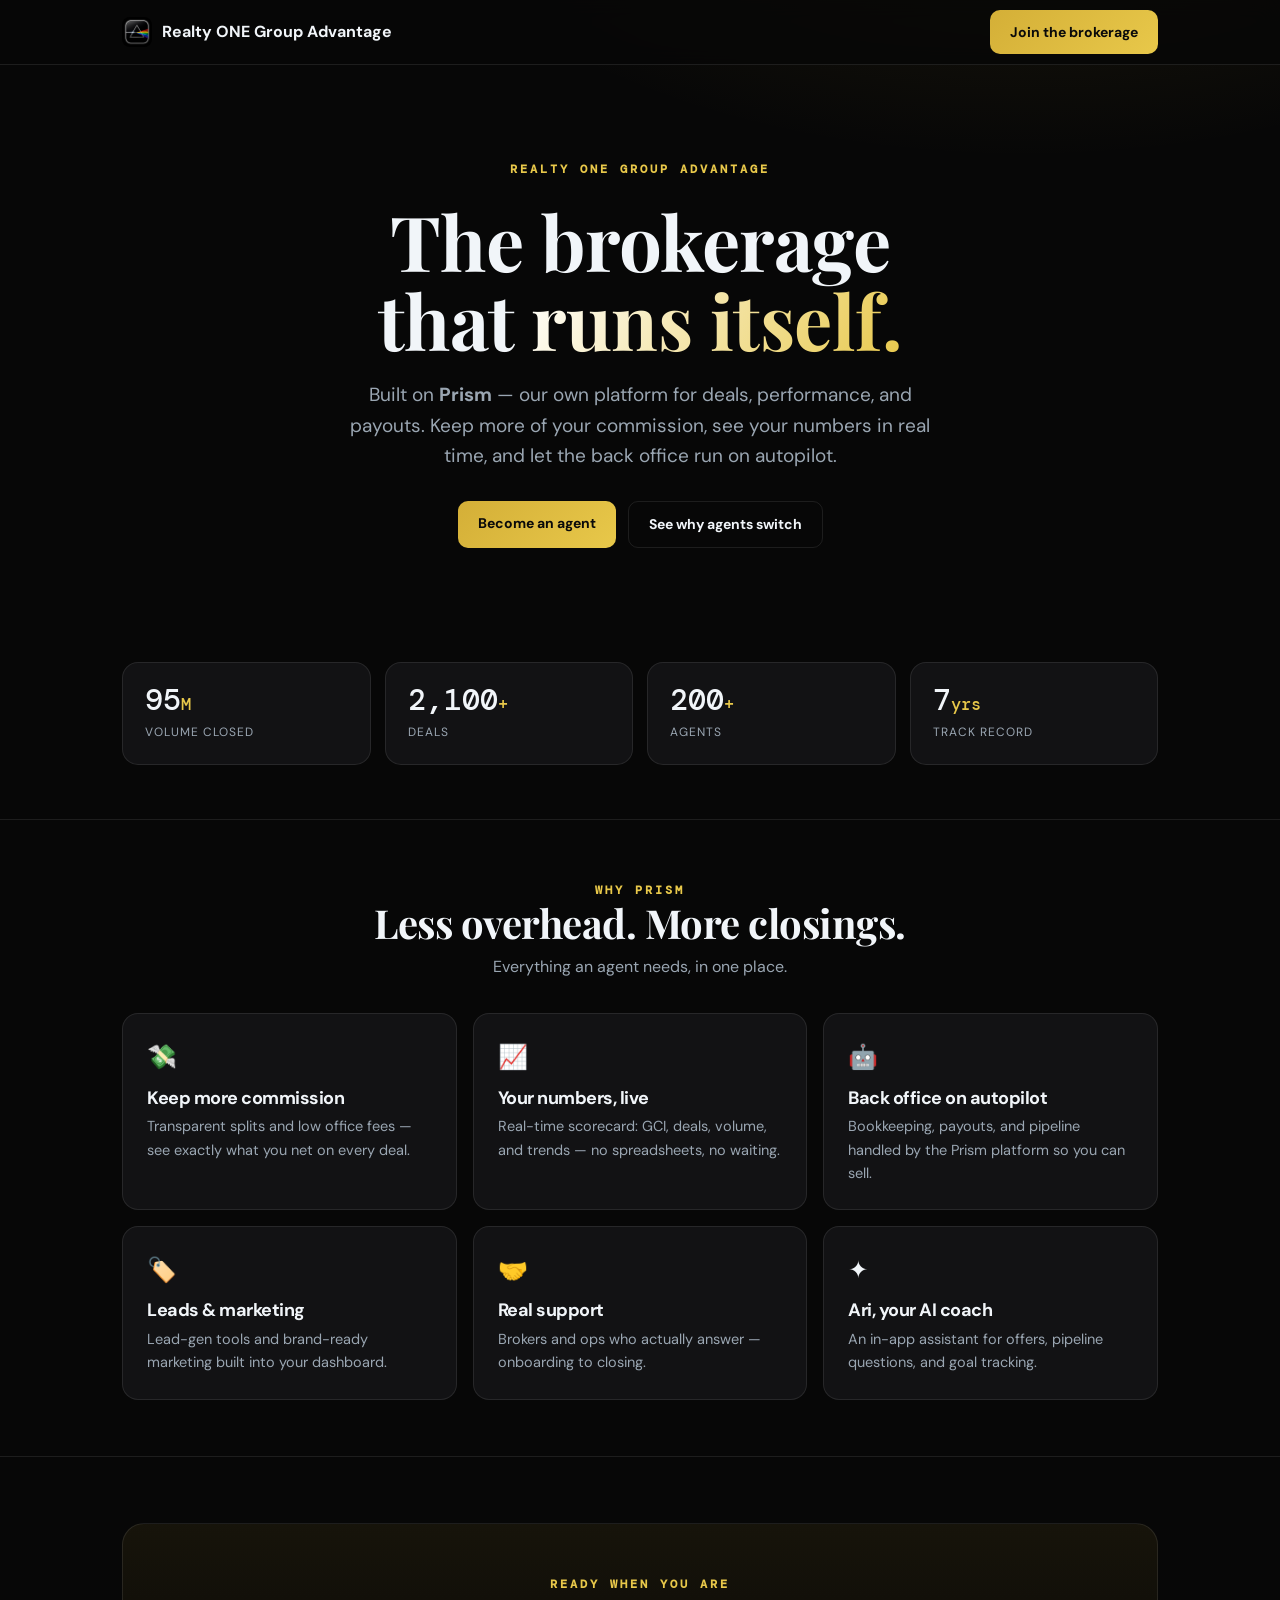
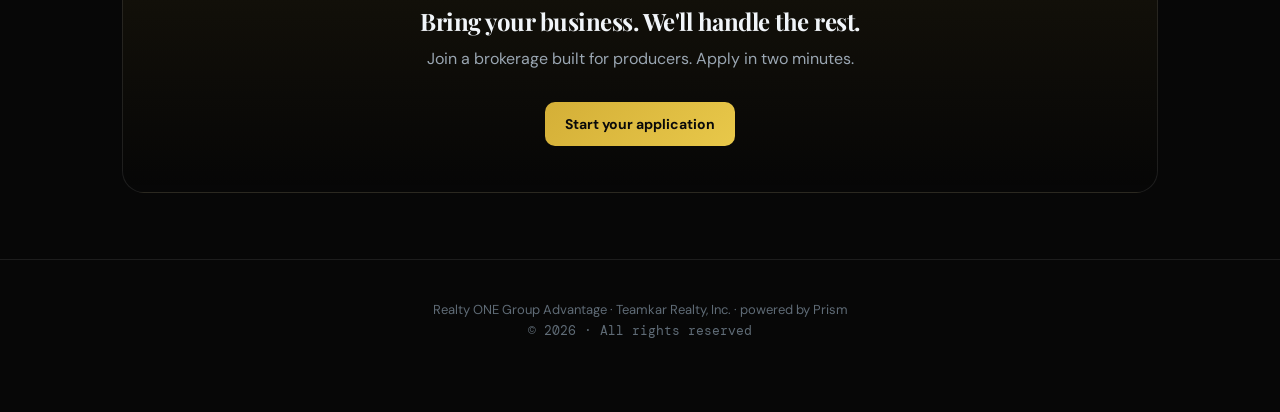
==== index.html @ 6165a95e "Scaffold ROGA/Prism marketing site: landing + agent-join + brand assets" ====
<!DOCTYPE html><html lang="en"><head><meta charset="UTF-8"><meta name="viewport" content="width=device-width,initial-scale=1">
<title>Realty ONE Group Advantage — powered by Prism</title>
<meta name="description" content="A tech-forward real estate brokerage. Keep more of your commission, close faster, and run your business on the Prism platform.">
<link rel="preconnect" href="https://fonts.googleapis.com"><link rel="preconnect" href="https://fonts.gstatic.com" crossorigin><link href="https://fonts.googleapis.com/css2?family=Playfair+Display:wght@600;700;800&family=DM+Sans:wght@400;500;600;700&family=DM+Mono:wght@400;500&display=swap" rel="stylesheet"><link rel="stylesheet" href="assets/site.css"><link rel="icon" href="assets/logo.png"></head><body>
<header class="nav"><div class="wrap"><a class="brand" href="/brokerage-website/"><img src="assets/logo.png" alt="Prism">Realty ONE Group Advantage</a><a class="btn" href="join.html">Join the brokerage</a></div></header>

<div class="hero"><div class="wrap">
  <span class="eyebrow">Realty ONE Group Advantage</span>
  <h1>The brokerage that <span class="g">runs itself.</span></h1>
  <p>Built on <strong>Prism</strong> — our own platform for deals, performance, and payouts. Keep more of your commission, see your numbers in real time, and let the back office run on autopilot.</p>
  <div class="cta"><a class="btn" href="join.html">Become an agent</a><a class="btn ghost" href="#why">See why agents switch</a></div>
</div></div>

<div class="wrap"><div class="stats">
  <div class="stat"><div class="n">95<span class="u">M</span></div><div class="l">Volume closed</div></div>
  <div class="stat"><div class="n">2,100<span class="u">+</span></div><div class="l">Deals</div></div>
  <div class="stat"><div class="n">200<span class="u">+</span></div><div class="l">Agents</div></div>
  <div class="stat"><div class="n">7<span class="u">yrs</span></div><div class="l">Track record</div></div>
</div></div>

<section id="why"><div class="wrap"><div class="sh"><span class="eyebrow">Why Prism</span><h2>Less overhead. More closings.</h2><p>Everything an agent needs, in one place.</p></div>
<div class="grid3">
  <div class="card"><div class="ic">💸</div><h3>Keep more commission</h3><p>Transparent splits and low office fees — see exactly what you net on every deal.</p></div>
  <div class="card"><div class="ic">📈</div><h3>Your numbers, live</h3><p>Real-time scorecard: GCI, deals, volume, and trends — no spreadsheets, no waiting.</p></div>
  <div class="card"><div class="ic">🤖</div><h3>Back office on autopilot</h3><p>Bookkeeping, payouts, and pipeline handled by the Prism platform so you can sell.</p></div>
  <div class="card"><div class="ic">🏷️</div><h3>Leads & marketing</h3><p>Lead-gen tools and brand-ready marketing built into your dashboard.</p></div>
  <div class="card"><div class="ic">🤝</div><h3>Real support</h3><p>Brokers and ops who actually answer — onboarding to closing.</p></div>
  <div class="card"><div class="ic">✦</div><h3>Ari, your AI coach</h3><p>An in-app assistant for offers, pipeline questions, and goal tracking.</p></div>
</div></div></section>

<section><div class="wrap"><div class="band">
  <span class="eyebrow">Ready when you are</span>
  <h2 style="margin-top:14px">Bring your business. We'll handle the rest.</h2>
  <p style="color:var(--mut);max-width:560px;margin:12px auto 0">Join a brokerage built for producers. Apply in two minutes.</p>
  <div class="cta"><a class="btn" href="join.html">Start your application</a></div>
</div></div></section>

<footer><div class="wrap">Realty ONE Group Advantage · Teamkar Realty, Inc. · powered by Prism<br><span class="mono">© 2026 · All rights reserved</span></div></footer>
</body></html>
---- assets/site.css ----
:root{--gold:#D4AF37;--gold2:#E8C84A;--bg:#070707;--surface:#121214;--line:rgba(255,255,255,.09);--txt:#f1f5f9;--mut:#9aa6b2;--mut2:#5f6b76}
*{box-sizing:border-box;margin:0;padding:0}
body{font-family:'DM Sans',system-ui,sans-serif;background:radial-gradient(1100px 600px at 80% -10%,rgba(212,175,55,.13),transparent 60%),var(--bg);color:var(--txt);line-height:1.6;-webkit-font-smoothing:antialiased}
h1,h2,h3{font-family:'Playfair Display',serif;letter-spacing:-.5px;line-height:1.05}
.wrap{max-width:1080px;margin:0 auto;padding:0 22px}
a{color:inherit;text-decoration:none}
header.nav{position:sticky;top:0;z-index:20;background:rgba(7,7,7,.8);backdrop-filter:blur(10px);border-bottom:1px solid var(--line)}
header.nav .wrap{display:flex;align-items:center;justify-content:space-between;height:64px}
.brand{display:flex;align-items:center;gap:10px;font-weight:700}
.brand img{width:30px;height:30px;border-radius:8px}
.btn{display:inline-block;background:linear-gradient(135deg,var(--gold),var(--gold2));color:#0a0a0a;font-weight:700;padding:11px 20px;border-radius:10px;font-size:14px}
.btn.ghost{background:transparent;color:var(--txt);border:1px solid var(--line)}
.hero{padding:90px 0 60px;text-align:center}
.eyebrow{font:600 12px/1 'DM Mono',monospace;letter-spacing:3px;text-transform:uppercase;color:var(--gold2)}
.hero h1{font-size:clamp(40px,7vw,76px);margin:20px auto 0;max-width:13ch}
.hero h1 .g{background:linear-gradient(120deg,#fff,var(--gold2));-webkit-background-clip:text;background-clip:text;-webkit-text-fill-color:transparent}
.hero p{max-width:620px;margin:20px auto 0;font-size:19px;color:var(--mut)}
.cta{margin-top:30px;display:flex;gap:12px;justify-content:center;flex-wrap:wrap}
.stats{display:grid;grid-template-columns:repeat(4,1fr);gap:14px;margin:54px 0}
.stat{background:var(--surface);border:1px solid var(--line);border-radius:16px;padding:22px}
.stat .n{font:500 30px/1 'DM Mono',monospace}.stat .n .u{color:var(--gold2);font-size:17px}
.stat .l{font-size:12px;color:var(--mut);margin-top:8px;text-transform:uppercase;letter-spacing:1px}
section{padding:56px 0;border-top:1px solid var(--line)}
.sh{text-align:center;margin-bottom:34px}.sh h2{font-size:clamp(26px,4vw,40px)}.sh p{color:var(--mut);margin-top:10px}
.grid3{display:grid;grid-template-columns:repeat(3,1fr);gap:16px}
.card{background:var(--surface);border:1px solid var(--line);border-radius:16px;padding:24px}
.card .ic{font-size:24px}.card h3{font-family:'DM Sans';font-size:18px;font-weight:700;margin:12px 0 8px}.card p{color:var(--mut);font-size:14.5px}
.band{background:linear-gradient(180deg,rgba(212,175,55,.08),transparent);border:1px solid var(--line);border-radius:22px;padding:46px;text-align:center;margin:10px 0}
form.lead{max-width:460px;margin:22px auto 0;display:flex;flex-direction:column;gap:12px}
form.lead input,form.lead textarea{padding:13px 15px;background:#0e0e10;border:1px solid var(--line);border-radius:10px;color:var(--txt);font:400 15px 'DM Sans';outline:none}
form.lead input:focus,form.lead textarea:focus{border-color:var(--gold)}
footer{padding:40px 0 70px;color:var(--mut2);font-size:13px;text-align:center;border-top:1px solid var(--line)}
.mono{font-family:'DM Mono',monospace}
@media(max-width:780px){.stats{grid-template-columns:1fr 1fr}.grid3{grid-template-columns:1fr}}
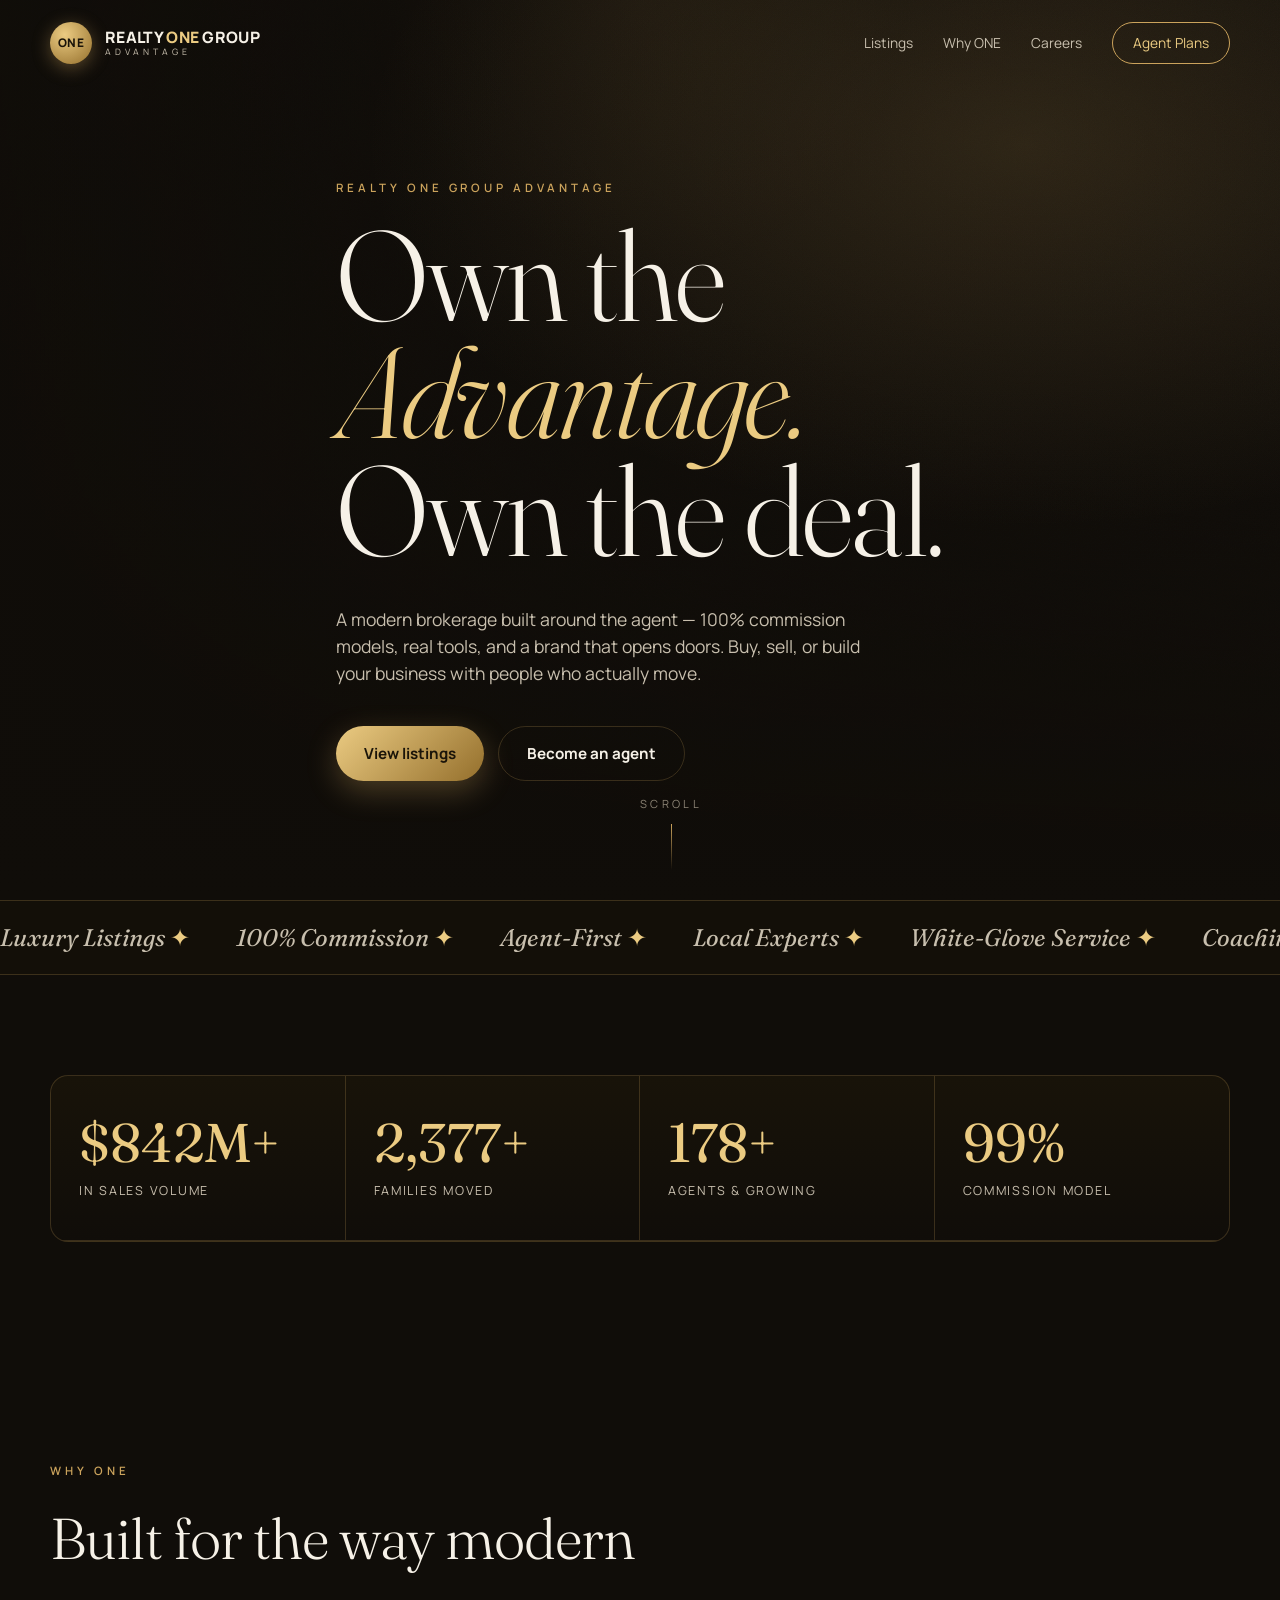
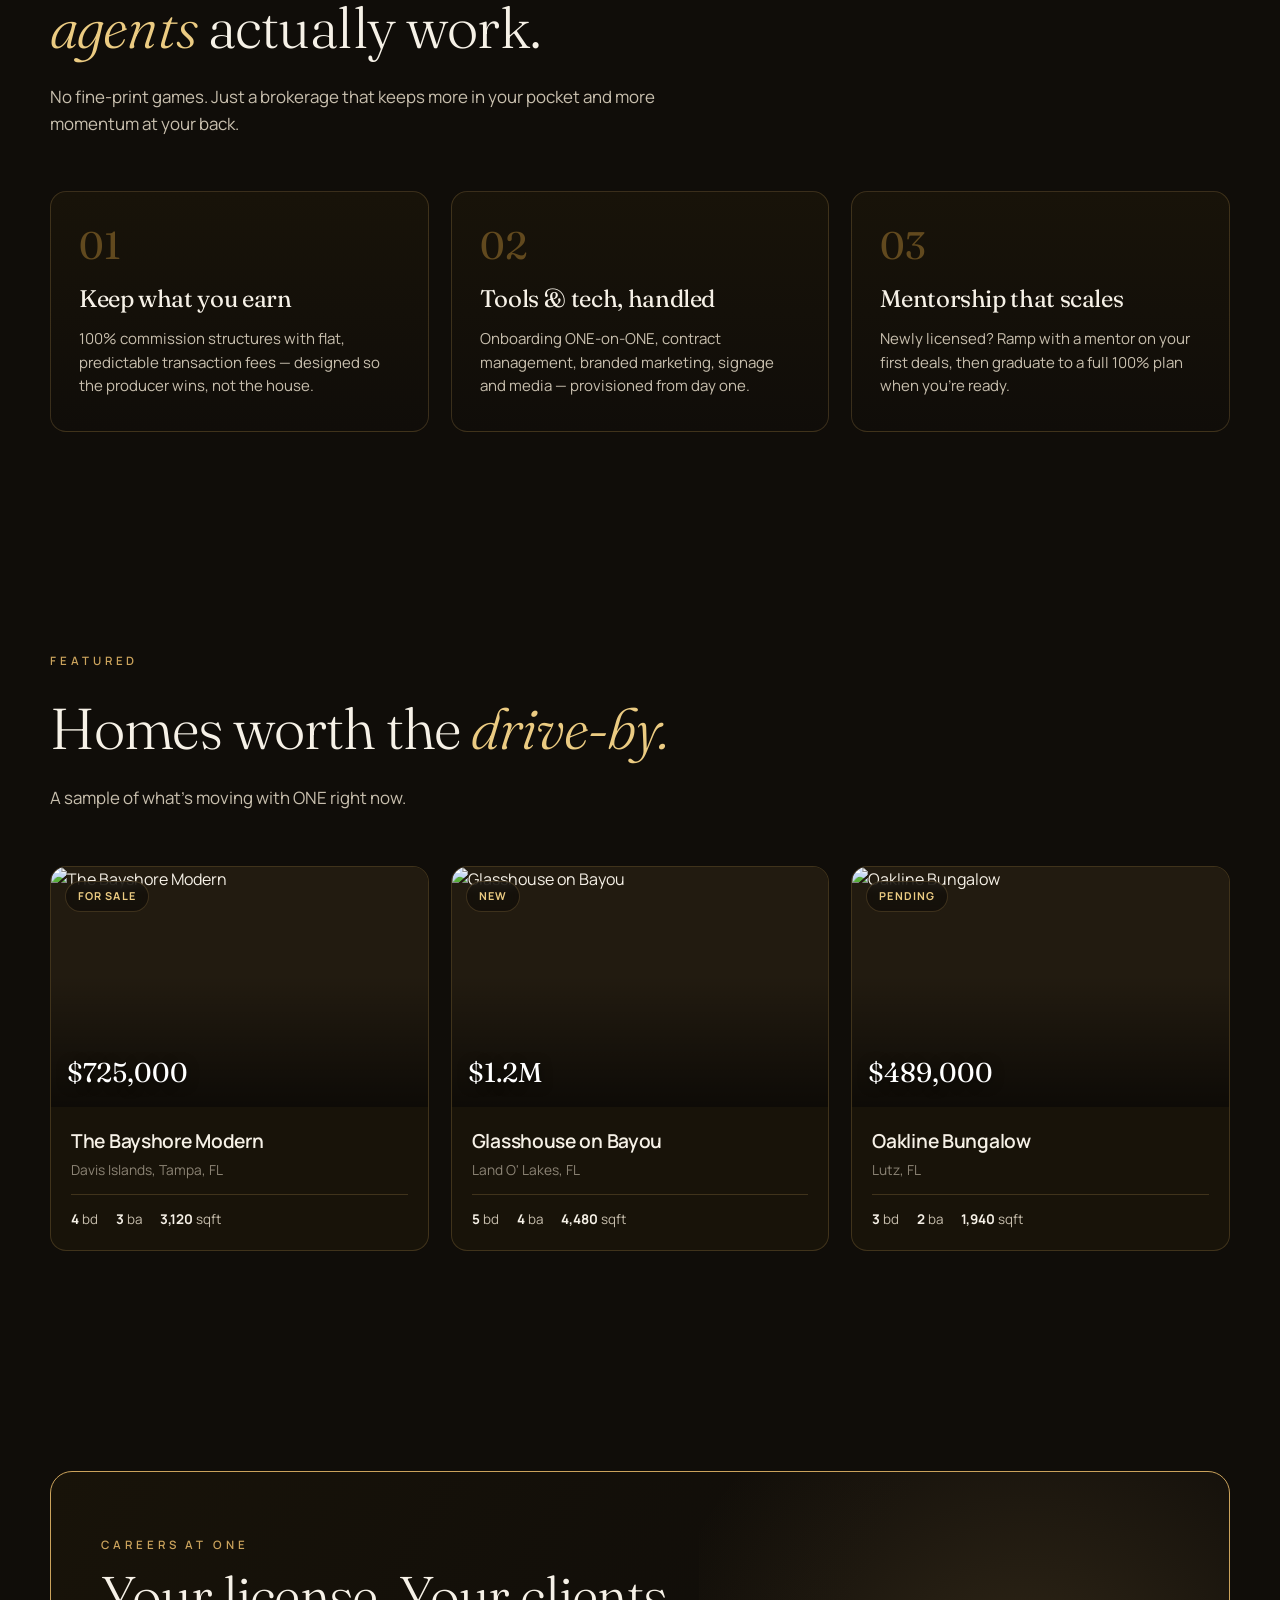
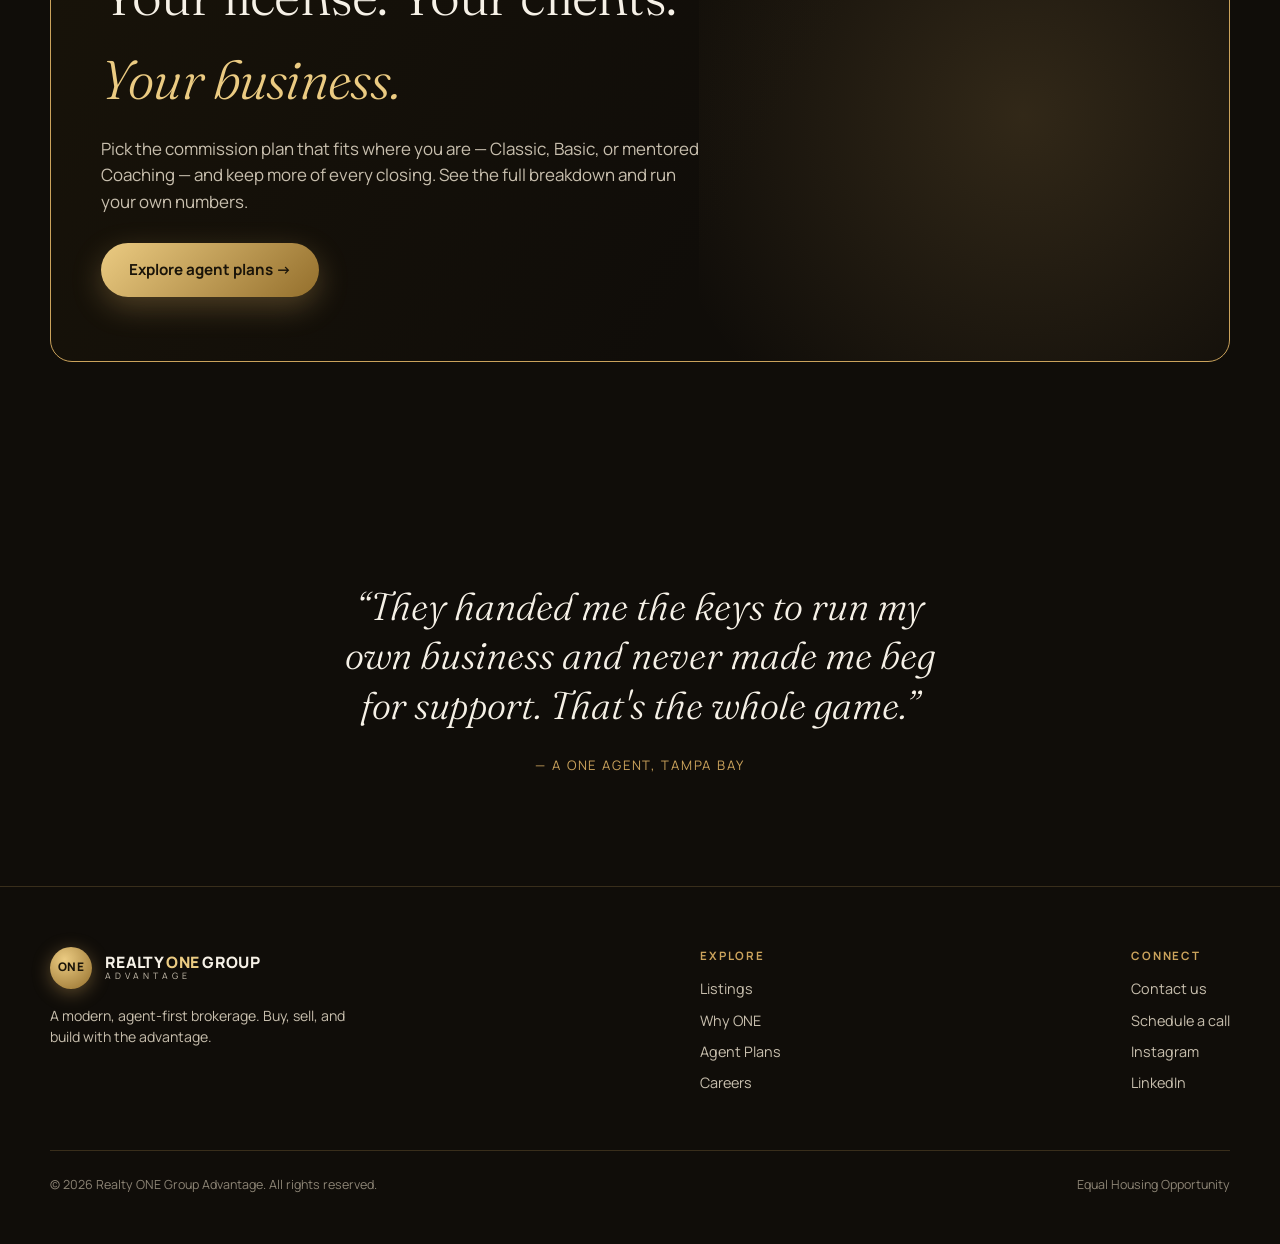
==== commit 82404b2e: "Update homepage: Realty ONE Group Advantage — Own the Advantage (Fraunces/Manrope, gold-on-ink desig" ====
--- a/index.html
+++ b/index.html
@@ -1,39 +1,391 @@
-<!DOCTYPE html><html lang="en"><head><meta charset="UTF-8"><meta name="viewport" content="width=device-width,initial-scale=1">
-<title>Realty ONE Group Advantage — powered by Prism</title>
-<meta name="description" content="A tech-forward real estate brokerage. Keep more of your commission, close faster, and run your business on the Prism platform.">
-<link rel="preconnect" href="https://fonts.googleapis.com"><link rel="preconnect" href="https://fonts.gstatic.com" crossorigin><link href="https://fonts.googleapis.com/css2?family=Playfair+Display:wght@600;700;800&family=DM+Sans:wght@400;500;600;700&family=DM+Mono:wght@400;500&display=swap" rel="stylesheet"><link rel="stylesheet" href="assets/site.css"><link rel="icon" href="assets/logo.png"></head><body>
-<header class="nav"><div class="wrap"><a class="brand" href="/brokerage-website/"><img src="assets/logo.png" alt="Prism">Realty ONE Group Advantage</a><a class="btn" href="join.html">Join the brokerage</a></div></header>
-
-<div class="hero"><div class="wrap">
-  <span class="eyebrow">Realty ONE Group Advantage</span>
-  <h1>The brokerage that <span class="g">runs itself.</span></h1>
-  <p>Built on <strong>Prism</strong> — our own platform for deals, performance, and payouts. Keep more of your commission, see your numbers in real time, and let the back office run on autopilot.</p>
-  <div class="cta"><a class="btn" href="join.html">Become an agent</a><a class="btn ghost" href="#why">See why agents switch</a></div>
-</div></div>
-
-<div class="wrap"><div class="stats">
-  <div class="stat"><div class="n">95<span class="u">M</span></div><div class="l">Volume closed</div></div>
-  <div class="stat"><div class="n">2,100<span class="u">+</span></div><div class="l">Deals</div></div>
-  <div class="stat"><div class="n">200<span class="u">+</span></div><div class="l">Agents</div></div>
-  <div class="stat"><div class="n">7<span class="u">yrs</span></div><div class="l">Track record</div></div>
-</div></div>
-
-<section id="why"><div class="wrap"><div class="sh"><span class="eyebrow">Why Prism</span><h2>Less overhead. More closings.</h2><p>Everything an agent needs, in one place.</p></div>
-<div class="grid3">
-  <div class="card"><div class="ic">💸</div><h3>Keep more commission</h3><p>Transparent splits and low office fees — see exactly what you net on every deal.</p></div>
-  <div class="card"><div class="ic">📈</div><h3>Your numbers, live</h3><p>Real-time scorecard: GCI, deals, volume, and trends — no spreadsheets, no waiting.</p></div>
-  <div class="card"><div class="ic">🤖</div><h3>Back office on autopilot</h3><p>Bookkeeping, payouts, and pipeline handled by the Prism platform so you can sell.</p></div>
-  <div class="card"><div class="ic">🏷️</div><h3>Leads & marketing</h3><p>Lead-gen tools and brand-ready marketing built into your dashboard.</p></div>
-  <div class="card"><div class="ic">🤝</div><h3>Real support</h3><p>Brokers and ops who actually answer — onboarding to closing.</p></div>
-  <div class="card"><div class="ic">✦</div><h3>Ari, your AI coach</h3><p>An in-app assistant for offers, pipeline questions, and goal tracking.</p></div>
-</div></div></section>
-
-<section><div class="wrap"><div class="band">
-  <span class="eyebrow">Ready when you are</span>
-  <h2 style="margin-top:14px">Bring your business. We'll handle the rest.</h2>
-  <p style="color:var(--mut);max-width:560px;margin:12px auto 0">Join a brokerage built for producers. Apply in two minutes.</p>
-  <div class="cta"><a class="btn" href="join.html">Start your application</a></div>
-</div></div></section>
-
-<footer><div class="wrap">Realty ONE Group Advantage · Teamkar Realty, Inc. · powered by Prism<br><span class="mono">© 2026 · All rights reserved</span></div></footer>
-</body></html>
+<!DOCTYPE html>
+<html lang="en">
+<head>
+<meta charset="UTF-8" />
+<meta name="viewport" content="width=device-width, initial-scale=1.0" />
+<title>Realty ONE Group Advantage — Own the Advantage</title>
+<link rel="preconnect" href="https://fonts.googleapis.com">
+<link rel="preconnect" href="https://fonts.gstatic.com" crossorigin>
+<link href="https://fonts.googleapis.com/css2?family=Fraunces:ital,opsz,wght@0,9..144,300..700;1,9..144,300..600&family=Manrope:wght@400;500;600;700;800&display=swap" rel="stylesheet">
+<style>
+  :root{
+    --ink:#100D09;
+    --ink-2:#181309;
+    --ink-3:#221b10;
+    --paper:#F6F1E7;
+    --paper-dim:#c8bfae;
+    --muted:#8c8475;
+    --line:rgba(203,163,92,0.22);
+    --gold:#CBA35C;
+    --gold-bright:#EBCB82;
+    --gold-deep:#946f2c;
+    --maxw:1240px;
+  }
+  *{box-sizing:border-box;margin:0;padding:0}
+  html{scroll-behavior:smooth}
+  body{
+    background:var(--ink);color:var(--paper);
+    font-family:'Manrope',sans-serif;line-height:1.55;
+    -webkit-font-smoothing:antialiased;overflow-x:hidden;cursor:default;
+  }
+  /* grain + ambient glow layers */
+  body::before{
+    content:"";position:fixed;inset:0;z-index:0;pointer-events:none;opacity:.05;
+    background-image:url("data:image/svg+xml,%3Csvg xmlns='http://www.w3.org/2000/svg' width='160' height='160'%3E%3Cfilter id='n'%3E%3CfeTurbulence type='fractalNoise' baseFrequency='0.85' numOctaves='2'/%3E%3C/filter%3E%3Crect width='100%25' height='100%25' filter='url(%23n)'/%3E%3C/svg%3E");
+  }
+  #glow{position:fixed;width:620px;height:620px;border-radius:50%;z-index:0;pointer-events:none;
+    background:radial-gradient(circle, rgba(203,163,92,.16), transparent 62%);
+    transform:translate(-50%,-50%);transition:opacity .4s;left:50%;top:0}
+  .wrap{max-width:var(--maxw);margin:0 auto;padding:0 30px;position:relative;z-index:2}
+  h1,h2,h3,.serif{font-family:'Fraunces',serif;font-weight:400;letter-spacing:-0.015em}
+  .it{font-style:italic;color:var(--gold-bright)}
+  .eyebrow{font-size:.72rem;letter-spacing:.34em;text-transform:uppercase;color:var(--gold);font-weight:600}
+
+  /* brand mark */
+  .brand{display:flex;align-items:center;gap:13px}
+  .brand .badge{width:42px;height:42px;border-radius:50%;flex:none;display:grid;place-items:center;
+    background:radial-gradient(circle at 35% 30%, var(--gold-bright), var(--gold-deep));
+    box-shadow:0 4px 18px rgba(203,163,92,.4)}
+  .brand .badge span{font-weight:800;font-size:.74rem;color:#1a1409;letter-spacing:.02em}
+  .brand .word{line-height:1.05}
+  .brand .word .top{font-weight:800;font-size:.98rem;letter-spacing:.02em}
+  .brand .word .top em{font-style:normal;color:var(--gold-bright)}
+  .brand .word .sub{font-size:.55rem;letter-spacing:.46em;color:var(--paper-dim);text-transform:uppercase;margin-top:2px}
+
+  /* nav */
+  nav{position:fixed;top:0;left:0;right:0;z-index:60;transition:background .3s,border-color .3s,padding .3s;
+      border-bottom:1px solid transparent;padding:22px 0}
+  nav.scrolled{background:rgba(16,13,9,.82);backdrop-filter:blur(12px);border-color:var(--line);padding:14px 0}
+  nav .wrap{display:flex;align-items:center;justify-content:space-between}
+  nav .links{display:flex;gap:30px;align-items:center;font-size:.86rem}
+  nav .links a{color:var(--paper-dim);text-decoration:none;transition:color .2s;position:relative}
+  nav .links a:hover{color:var(--gold-bright)}
+  nav .links a.cta{padding:9px 20px;border:1px solid var(--gold);border-radius:50px;color:var(--gold-bright)}
+  nav .links a.cta:hover{background:var(--gold);color:#1a1409}
+  @media(max-width:820px){nav .links a:not(.cta){display:none}}
+
+  /* hero */
+  .hero{min-height:100vh;display:flex;flex-direction:column;justify-content:center;padding:140px 0 80px;position:relative;overflow:hidden}
+  .hero-bg{position:absolute;inset:0;z-index:0;background-size:cover;background-position:center;
+    animation:kenburns 26s ease-out infinite alternate;will-change:transform}
+  @keyframes kenburns{from{transform:scale(1.06)}to{transform:scale(1.18)}}
+  .hero-veil{position:absolute;inset:0;z-index:1;pointer-events:none;
+    background:
+      linear-gradient(180deg, rgba(16,13,9,.50) 0%, rgba(16,13,9,.70) 55%, var(--ink) 100%),
+      linear-gradient(90deg, rgba(16,13,9,.88) 0%, rgba(16,13,9,.30) 55%, rgba(16,13,9,.10) 100%)}
+  .hero::after{content:"";position:absolute;inset:0;z-index:2;pointer-events:none;
+    background:radial-gradient(1100px 640px at 80% 16%, rgba(203,163,92,.16), transparent 60%)}
+  .hero .wrap{z-index:3}
+  .hero .eyebrow{opacity:0;animation:rise .8s .1s forwards}
+  .hero h1{font-size:clamp(3rem,10vw,8.4rem);line-height:.92;margin:20px 0 0;font-weight:300}
+  .hero h1 .l{display:block;opacity:0;transform:translateY(40px);animation:rise 1s forwards}
+  .hero h1 .l:nth-child(1){animation-delay:.2s}
+  .hero h1 .l:nth-child(2){animation-delay:.36s}
+  .hero h1 .l:nth-child(3){animation-delay:.52s}
+  .hero .sub{display:flex;gap:30px;align-items:flex-end;margin-top:36px;flex-wrap:wrap;opacity:0;animation:rise 1s .7s forwards}
+  .hero .sub p{max-width:48ch;color:var(--paper-dim);font-size:1.1rem}
+  .hero .cta-row{display:flex;gap:14px;flex-wrap:wrap;margin-top:38px;opacity:0;animation:rise 1s .85s forwards}
+  @keyframes rise{to{opacity:1;transform:translateY(0)}}
+
+  .btn{display:inline-flex;align-items:center;gap:10px;cursor:pointer;border:none;text-decoration:none;
+    font-family:'Manrope';font-weight:700;font-size:.95rem;padding:15px 28px;border-radius:50px;
+    transition:transform .2s,box-shadow .2s,background .2s,color .2s}
+  .btn:hover{transform:translateY(-3px)}
+  .btn-gold{background:linear-gradient(135deg,var(--gold-bright),var(--gold-deep));color:#1a1409;box-shadow:0 10px 30px rgba(203,163,92,.32)}
+  .btn-gold:hover{box-shadow:0 16px 44px rgba(203,163,92,.45)}
+  .btn-ghost{background:transparent;color:var(--paper);border:1px solid var(--line)}
+  .btn-ghost:hover{border-color:var(--gold);color:var(--gold-bright)}
+  .scroll-cue{position:absolute;bottom:30px;left:50%;transform:translateX(-50%);z-index:3;font-size:.7rem;letter-spacing:.3em;text-transform:uppercase;color:var(--muted);opacity:0;animation:rise 1s 1.1s forwards}
+  .scroll-cue span{display:block;width:1px;height:46px;margin:12px auto 0;background:linear-gradient(var(--gold),transparent);animation:pulse 1.8s infinite}
+  @keyframes pulse{0%,100%{opacity:.3}50%{opacity:1}}
+
+  /* ticker */
+  .ticker{border-top:1px solid var(--line);border-bottom:1px solid var(--line);padding:18px 0;overflow:hidden;white-space:nowrap;background:rgba(24,19,9,.4)}
+  .ticker .track{display:inline-flex;gap:46px;animation:scroll 32s linear infinite;will-change:transform}
+  .ticker:hover .track{animation-play-state:paused}
+  .ticker span{font-family:'Fraunces';font-style:italic;font-size:1.5rem;color:var(--paper-dim)}
+  .ticker span b{color:var(--gold-bright);font-style:normal;font-weight:400}
+  @keyframes scroll{from{transform:translateX(0)}to{transform:translateX(-50%)}}
+
+  section{padding:110px 0;position:relative}
+  .sec-head{max-width:64ch;margin-bottom:54px}
+  .sec-head h2{font-size:clamp(2rem,5vw,3.6rem);margin:14px 0 12px;font-weight:300}
+  .sec-head p{color:var(--paper-dim);font-size:1.06rem}
+
+  /* reveal on scroll */
+  .reveal{opacity:0;transform:translateY(34px);transition:opacity .8s cubic-bezier(.2,.7,.2,1),transform .8s cubic-bezier(.2,.7,.2,1)}
+  .reveal.in{opacity:1;transform:none}
+
+  /* stats */
+  .stats{display:grid;grid-template-columns:repeat(4,1fr);gap:0;border:1px solid var(--line);border-radius:18px;overflow:hidden;background:linear-gradient(180deg,var(--ink-2),var(--ink))}
+  @media(max-width:780px){.stats{grid-template-columns:repeat(2,1fr)}}
+  .stat{padding:40px 28px;border-right:1px solid var(--line);border-bottom:1px solid var(--line)}
+  .stat:nth-child(4n){border-right:none}
+  @media(max-width:780px){.stat:nth-child(2n){border-right:none}}
+  .stat .num{font-family:'Fraunces';font-size:clamp(2.4rem,5vw,3.4rem);color:var(--gold-bright);line-height:1}
+  .stat .lbl{font-size:.78rem;letter-spacing:.14em;text-transform:uppercase;color:var(--paper-dim);margin-top:10px}
+
+  /* value props */
+  .props{display:grid;grid-template-columns:repeat(3,1fr);gap:22px}
+  @media(max-width:900px){.props{grid-template-columns:1fr}}
+  .prop{position:relative;border:1px solid var(--line);border-radius:16px;padding:34px 28px;overflow:hidden;
+    background:linear-gradient(180deg,var(--ink-2),var(--ink));transition:transform .3s,border-color .3s}
+  .prop:hover{transform:translateY(-6px);border-color:var(--gold)}
+  .prop .mark{font-family:'Fraunces';font-size:2.4rem;color:var(--gold-deep);opacity:.6;line-height:1}
+  .prop h3{font-size:1.5rem;margin:16px 0 10px;font-weight:400}
+  .prop p{color:var(--paper-dim);font-size:.94rem}
+  .prop::before{content:"";position:absolute;top:-40%;right:-30%;width:60%;height:120%;
+    background:radial-gradient(circle,rgba(203,163,92,.1),transparent 65%);opacity:0;transition:opacity .4s}
+  .prop:hover::before{opacity:1}
+
+  /* listings */
+  .listings{display:grid;grid-template-columns:repeat(3,1fr);gap:22px}
+  @media(max-width:900px){.listings{grid-template-columns:1fr}}
+  .listing{border:1px solid var(--line);border-radius:16px;overflow:hidden;background:var(--ink-2);transition:transform .35s,box-shadow .35s,border-color .35s}
+  .listing:hover{transform:translateY(-6px);border-color:var(--gold);box-shadow:0 22px 60px rgba(0,0,0,.55)}
+  .listing .img{height:240px;position:relative;overflow:hidden;background:var(--ink-3)}
+  .listing .img img{position:absolute;inset:0;width:100%;height:100%;object-fit:cover;transition:transform .7s cubic-bezier(.2,.7,.2,1)}
+  .listing:hover .img img{transform:scale(1.08)}
+  .listing .img::after{content:"";position:absolute;inset:0;background:linear-gradient(180deg,transparent 45%,rgba(0,0,0,.6))}
+  .listing .tag{position:absolute;top:14px;left:14px;z-index:4;background:rgba(16,13,9,.7);backdrop-filter:blur(4px);border:1px solid var(--line);color:var(--gold-bright);font-size:.68rem;letter-spacing:.1em;text-transform:uppercase;font-weight:700;padding:6px 12px;border-radius:30px}
+  .listing .price{position:absolute;bottom:14px;left:16px;z-index:4;font-family:'Fraunces';font-size:1.7rem;color:#fff;text-shadow:0 2px 12px rgba(0,0,0,.6)}
+  .listing .body{padding:20px}
+  .listing .body h3{font-size:1.2rem;font-weight:600;font-family:'Manrope'}
+  .listing .body .addr{color:var(--muted);font-size:.86rem;margin-top:2px}
+  .listing .specs{display:flex;gap:18px;margin-top:14px;padding-top:14px;border-top:1px solid var(--line);font-size:.84rem;color:var(--paper-dim)}
+  .listing .specs b{color:var(--paper);font-weight:700}
+
+  /* join band */
+  .join{position:relative;border-radius:22px;overflow:hidden;border:1px solid var(--gold);
+    background:linear-gradient(120deg,var(--ink-2),var(--ink) 60%);padding:64px 50px}
+  .join::before{content:"";position:absolute;top:-60%;right:-10%;width:55%;height:220%;
+    background:radial-gradient(circle,rgba(203,163,92,.18),transparent 60%)}
+  .join .inner{position:relative;z-index:2;max-width:60ch}
+  .join h2{font-size:clamp(2rem,5vw,3.4rem);font-weight:300;margin-bottom:14px}
+  .join p{color:var(--paper-dim);font-size:1.06rem;margin-bottom:28px}
+
+  /* testimonial */
+  .quote{max-width:60ch;margin:0 auto;text-align:center}
+  .quote blockquote{font-family:'Fraunces';font-style:italic;font-weight:300;font-size:clamp(1.5rem,3.6vw,2.4rem);line-height:1.3}
+  .quote .who{margin-top:24px;font-size:.82rem;letter-spacing:.14em;text-transform:uppercase;color:var(--gold)}
+
+  footer{border-top:1px solid var(--line);padding:60px 0 50px;position:relative;z-index:2}
+  footer .grid{display:flex;justify-content:space-between;gap:40px;flex-wrap:wrap;align-items:flex-start}
+  footer .col h5{font-size:.72rem;letter-spacing:.16em;text-transform:uppercase;color:var(--gold);margin-bottom:14px}
+  footer .col a{display:block;color:var(--paper-dim);text-decoration:none;font-size:.9rem;margin-bottom:9px;transition:color .2s}
+  footer .col a:hover{color:var(--gold-bright)}
+  footer .bottom{margin-top:46px;padding-top:24px;border-top:1px solid var(--line);display:flex;justify-content:space-between;flex-wrap:wrap;gap:12px;color:var(--muted);font-size:.78rem}
+</style>
+</head>
+<body>
+<div id="glow"></div>
+
+<nav id="nav">
+  <div class="wrap">
+    <div class="brand">
+      <div class="badge"><span>ONE</span></div>
+      <div class="word"><div class="top">REALTY <em>ONE</em> GROUP</div><div class="sub">Advantage</div></div>
+    </div>
+    <div class="links">
+      <a href="#listings">Listings</a>
+      <a href="#why">Why ONE</a>
+      <a href="#join">Careers</a>
+      <a href="commission-packages.html" class="cta">Agent Plans</a>
+    </div>
+  </div>
+</nav>
+
+<!-- HERO -->
+<header class="hero">
+  <div class="hero-bg" style="background-image:url('https://images.unsplash.com/photo-1757359056339-22968344cce6?fm=jpg&q=80&w=2400&auto=format&fit=crop')"></div>
+  <div class="hero-veil"></div>
+  <div class="wrap">
+    <div class="eyebrow">Realty ONE Group Advantage</div>
+    <h1>
+      <span class="l">Own the</span>
+      <span class="l"><span class="it">Advantage.</span></span>
+      <span class="l">Own the deal.</span>
+    </h1>
+    <div class="sub">
+      <p>A modern brokerage built around the agent — 100% commission models, real tools, and a brand that opens doors. Buy, sell, or build your business with people who actually move.</p>
+    </div>
+    <div class="cta-row">
+      <a href="#listings" class="btn btn-gold">View listings</a>
+      <a href="#join" class="btn btn-ghost">Become an agent</a>
+    </div>
+  </div>
+  <div class="scroll-cue">Scroll<span></span></div>
+</header>
+
+<!-- TICKER -->
+<div class="ticker">
+  <div class="track" id="track">
+    <span>Luxury Listings <b>✦</b></span><span>100% Commission <b>✦</b></span><span>Agent-First <b>✦</b></span>
+    <span>Local Experts <b>✦</b></span><span>White-Glove Service <b>✦</b></span><span>Coaching &amp; Mentorship <b>✦</b></span>
+    <span>Luxury Listings <b>✦</b></span><span>100% Commission <b>✦</b></span><span>Agent-First <b>✦</b></span>
+    <span>Local Experts <b>✦</b></span><span>White-Glove Service <b>✦</b></span><span>Coaching &amp; Mentorship <b>✦</b></span>
+  </div>
+</div>
+
+<!-- STATS -->
+<section style="padding-top:100px">
+  <div class="wrap">
+    <div class="stats reveal">
+      <div class="stat"><div class="num" data-to="850" data-suffix="M+" data-prefix="$">$0</div><div class="lbl">In Sales Volume</div></div>
+      <div class="stat"><div class="num" data-to="2400" data-suffix="+">0</div><div class="lbl">Families Moved</div></div>
+      <div class="stat"><div class="num" data-to="180" data-suffix="+">0</div><div class="lbl">Agents &amp; Growing</div></div>
+      <div class="stat"><div class="num" data-to="100" data-suffix="%">0</div><div class="lbl">Commission Model</div></div>
+    </div>
+  </div>
+</section>
+
+<!-- WHY -->
+<section id="why">
+  <div class="wrap">
+    <div class="sec-head reveal">
+      <div class="eyebrow">Why ONE</div>
+      <h2>Built for the way modern <span class="it">agents</span> actually work.</h2>
+      <p>No fine-print games. Just a brokerage that keeps more in your pocket and more momentum at your back.</p>
+    </div>
+    <div class="props">
+      <div class="prop reveal">
+        <div class="mark">01</div>
+        <h3>Keep what you earn</h3>
+        <p>100% commission structures with flat, predictable transaction fees — designed so the producer wins, not the house.</p>
+      </div>
+      <div class="prop reveal" style="transition-delay:.1s">
+        <div class="mark">02</div>
+        <h3>Tools &amp; tech, handled</h3>
+        <p>Onboarding ONE-on-ONE, contract management, branded marketing, signage and media — provisioned from day one.</p>
+      </div>
+      <div class="prop reveal" style="transition-delay:.2s">
+        <div class="mark">03</div>
+        <h3>Mentorship that scales</h3>
+        <p>Newly licensed? Ramp with a mentor on your first deals, then graduate to a full 100% plan when you're ready.</p>
+      </div>
+    </div>
+  </div>
+</section>
+
+<!-- LISTINGS -->
+<section id="listings">
+  <div class="wrap">
+    <div class="sec-head reveal">
+      <div class="eyebrow">Featured</div>
+      <h2>Homes worth the <span class="it">drive-by.</span></h2>
+      <p>A sample of what's moving with ONE right now.</p>
+    </div>
+    <div class="listings" id="listingGrid"></div>
+  </div>
+</section>
+
+<!-- JOIN -->
+<section id="join">
+  <div class="wrap">
+    <div class="join reveal">
+      <div class="inner">
+        <div class="eyebrow">Careers at ONE</div>
+        <h2>Your license. Your clients. <span class="it">Your business.</span></h2>
+        <p>Pick the commission plan that fits where you are — Classic, Basic, or mentored Coaching — and keep more of every closing. See the full breakdown and run your own numbers.</p>
+        <a href="commission-packages.html" class="btn btn-gold">Explore agent plans →</a>
+      </div>
+    </div>
+  </div>
+</section>
+
+<!-- TESTIMONIAL -->
+<section>
+  <div class="wrap">
+    <div class="quote reveal">
+      <blockquote>“They handed me the keys to run my own business and never made me beg for support. That's the whole game.”</blockquote>
+      <div class="who">— A ONE Agent, Tampa Bay</div>
+    </div>
+  </div>
+</section>
+
+<footer>
+  <div class="wrap">
+    <div class="grid">
+      <div class="col" style="max-width:300px">
+        <div class="brand" style="margin-bottom:16px">
+          <div class="badge"><span>ONE</span></div>
+          <div class="word"><div class="top">REALTY <em>ONE</em> GROUP</div><div class="sub">Advantage</div></div>
+        </div>
+        <p style="color:var(--paper-dim);font-size:.88rem">A modern, agent-first brokerage. Buy, sell, and build with the advantage.</p>
+      </div>
+      <div class="col">
+        <h5>Explore</h5>
+        <a href="#listings">Listings</a>
+        <a href="#why">Why ONE</a>
+        <a href="commission-packages.html">Agent Plans</a>
+        <a href="#join">Careers</a>
+      </div>
+      <div class="col">
+        <h5>Connect</h5>
+        <a href="#">Contact us</a>
+        <a href="#">Schedule a call</a>
+        <a href="#">Instagram</a>
+        <a href="#">LinkedIn</a>
+      </div>
+    </div>
+    <div class="bottom">
+      <span>© <span id="yr"></span> Realty ONE Group Advantage. All rights reserved.</span>
+      <span>Equal Housing Opportunity</span>
+    </div>
+  </div>
+</footer>
+
+<script>
+  document.getElementById('yr').textContent=new Date().getFullYear();
+
+  /* nav scrolled state */
+  const nav=document.getElementById('nav');
+  addEventListener('scroll',()=>nav.classList.toggle('scrolled',scrollY>40));
+
+  /* cursor glow */
+  const glow=document.getElementById('glow');
+  addEventListener('pointermove',e=>{glow.style.left=e.clientX+'px';glow.style.top=e.clientY+'px';});
+
+  /* listing cards with real photography (Unsplash License) */
+  const listings=[
+    {tag:'For Sale',price:'$725,000',title:'The Bayshore Modern',addr:'Davis Islands, Tampa, FL',bd:4,ba:3,sqft:'3,120',
+     img:'https://images.unsplash.com/photo-1756435292384-1bf32eff7baf?fm=jpg&q=80&w=1200&auto=format&fit=crop'},
+    {tag:'New',price:'$1.2M',title:'Glasshouse on Bayou',addr:'Land O\' Lakes, FL',bd:5,ba:4,sqft:'4,480',
+     img:'https://images.unsplash.com/photo-1759372945658-1e9f56e751bd?fm=jpg&q=80&w=1200&auto=format&fit=crop'},
+    {tag:'Pending',price:'$489,000',title:'Oakline Bungalow',addr:'Lutz, FL',bd:3,ba:2,sqft:'1,940',
+     img:'https://images.unsplash.com/photo-1675325152993-b3a5fa7f0356?fm=jpg&q=80&w=1200&auto=format&fit=crop'},
+  ];
+  document.getElementById('listingGrid').innerHTML=listings.map((l,i)=>{
+    return `<article class="listing reveal" style="transition-delay:${i*.08}s">
+      <div class="img"><img src="${l.img}" alt="${l.title}" loading="lazy">
+        <span class="tag">${l.tag}</span><span class="price">${l.price}</span></div>
+      <div class="body">
+        <h3>${l.title}</h3><div class="addr">${l.addr}</div>
+        <div class="specs"><span><b>${l.bd}</b> bd</span><span><b>${l.ba}</b> ba</span><span><b>${l.sqft}</b> sqft</span></div>
+      </div></article>`;
+  }).join('');
+
+  /* scroll reveals */
+  const io=new IntersectionObserver(es=>es.forEach(e=>{if(e.isIntersecting){e.target.classList.add('in');io.unobserve(e.target);}}),{threshold:.15});
+  function bind(){document.querySelectorAll('.reveal:not(.in)').forEach(el=>io.observe(el));}
+  bind();
+
+  /* animated counters */
+  const counted=new WeakSet();
+  const cio=new IntersectionObserver(es=>es.forEach(e=>{
+    if(e.isIntersecting && !counted.has(e.target)){counted.add(e.target);runCount(e.target);}
+  }),{threshold:.5});
+  document.querySelectorAll('.num[data-to]').forEach(n=>cio.observe(n));
+  function runCount(el){
+    const to=+el.dataset.to, pre=el.dataset.prefix||'', suf=el.dataset.suffix||'';
+    const dur=1400, t0=performance.now();
+    function step(t){
+      const p=Math.min(1,(t-t0)/dur), e=1-Math.pow(1-p,3);
+      el.textContent=pre+Math.round(to*e).toLocaleString('en-US')+suf;
+      if(p<1)requestAnimationFrame(step);
+    }
+    requestAnimationFrame(step);
+  }
+</script>
+</body>
+</html>
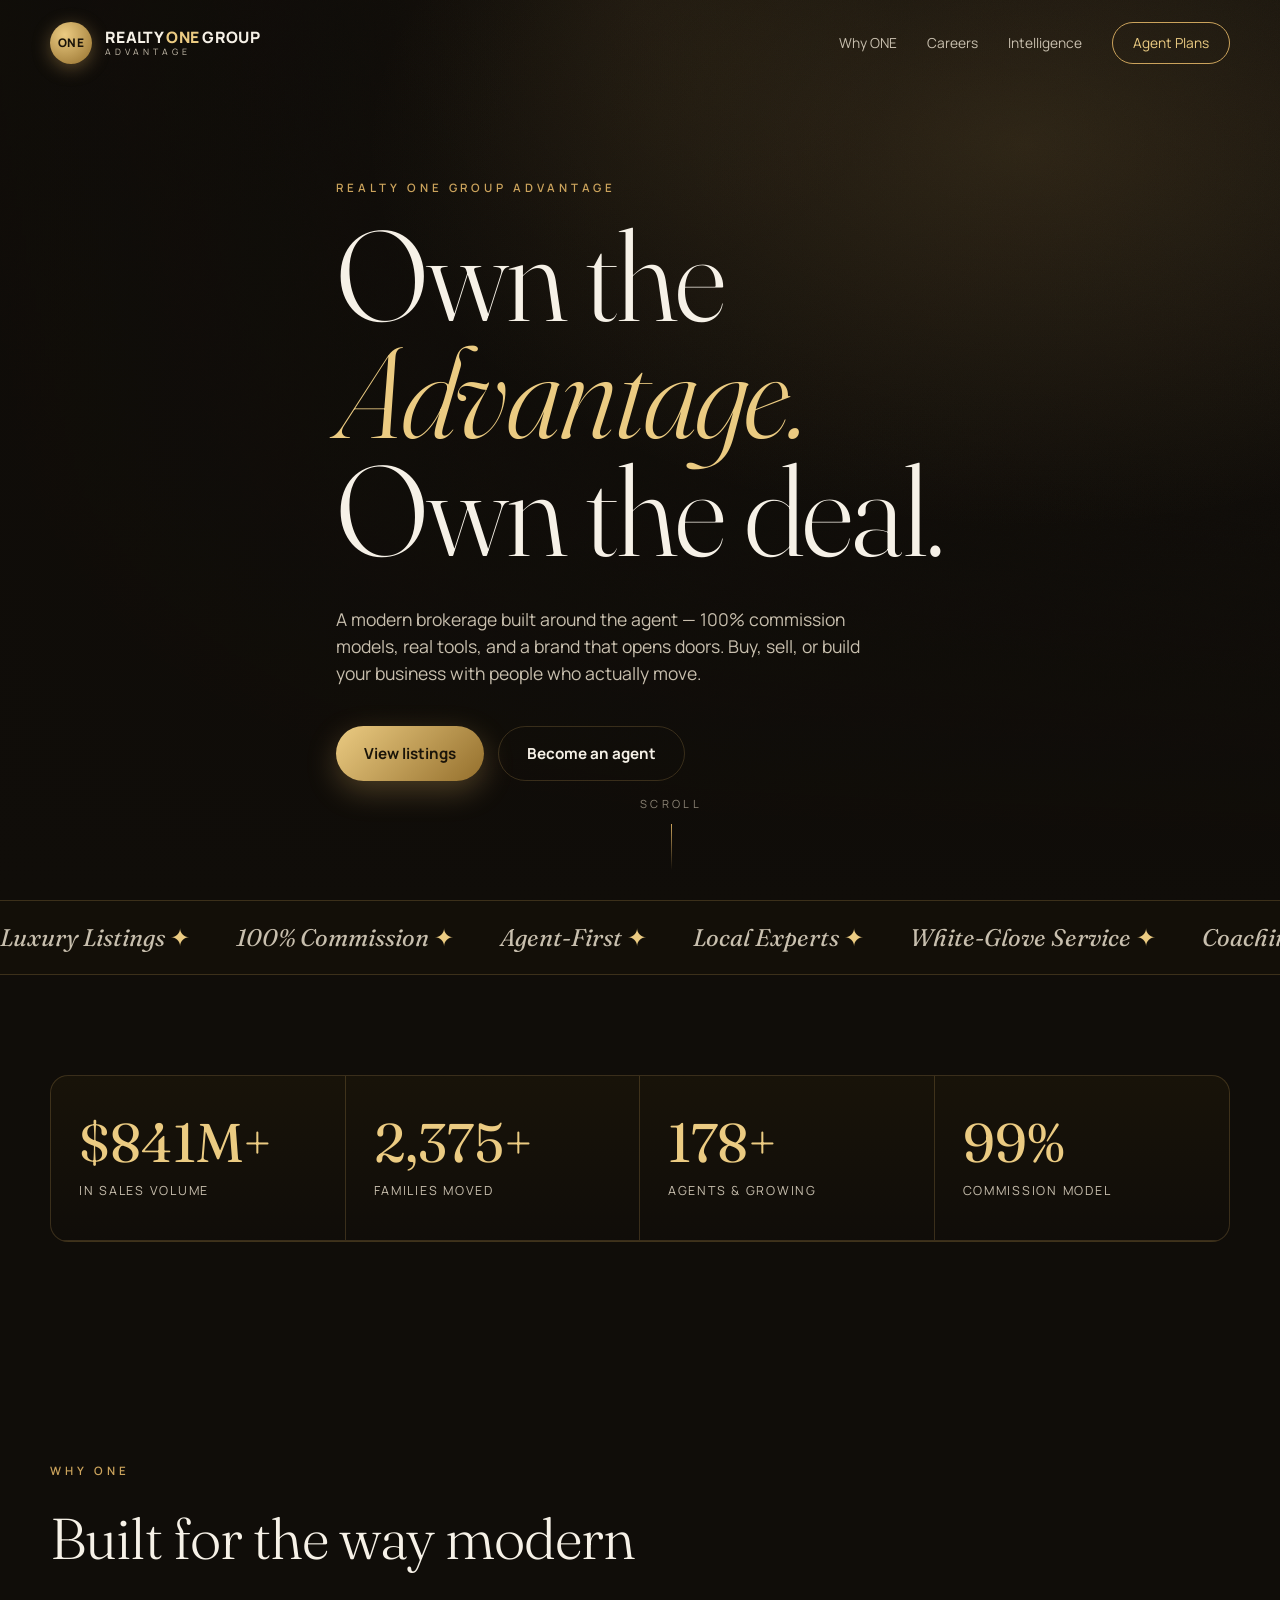
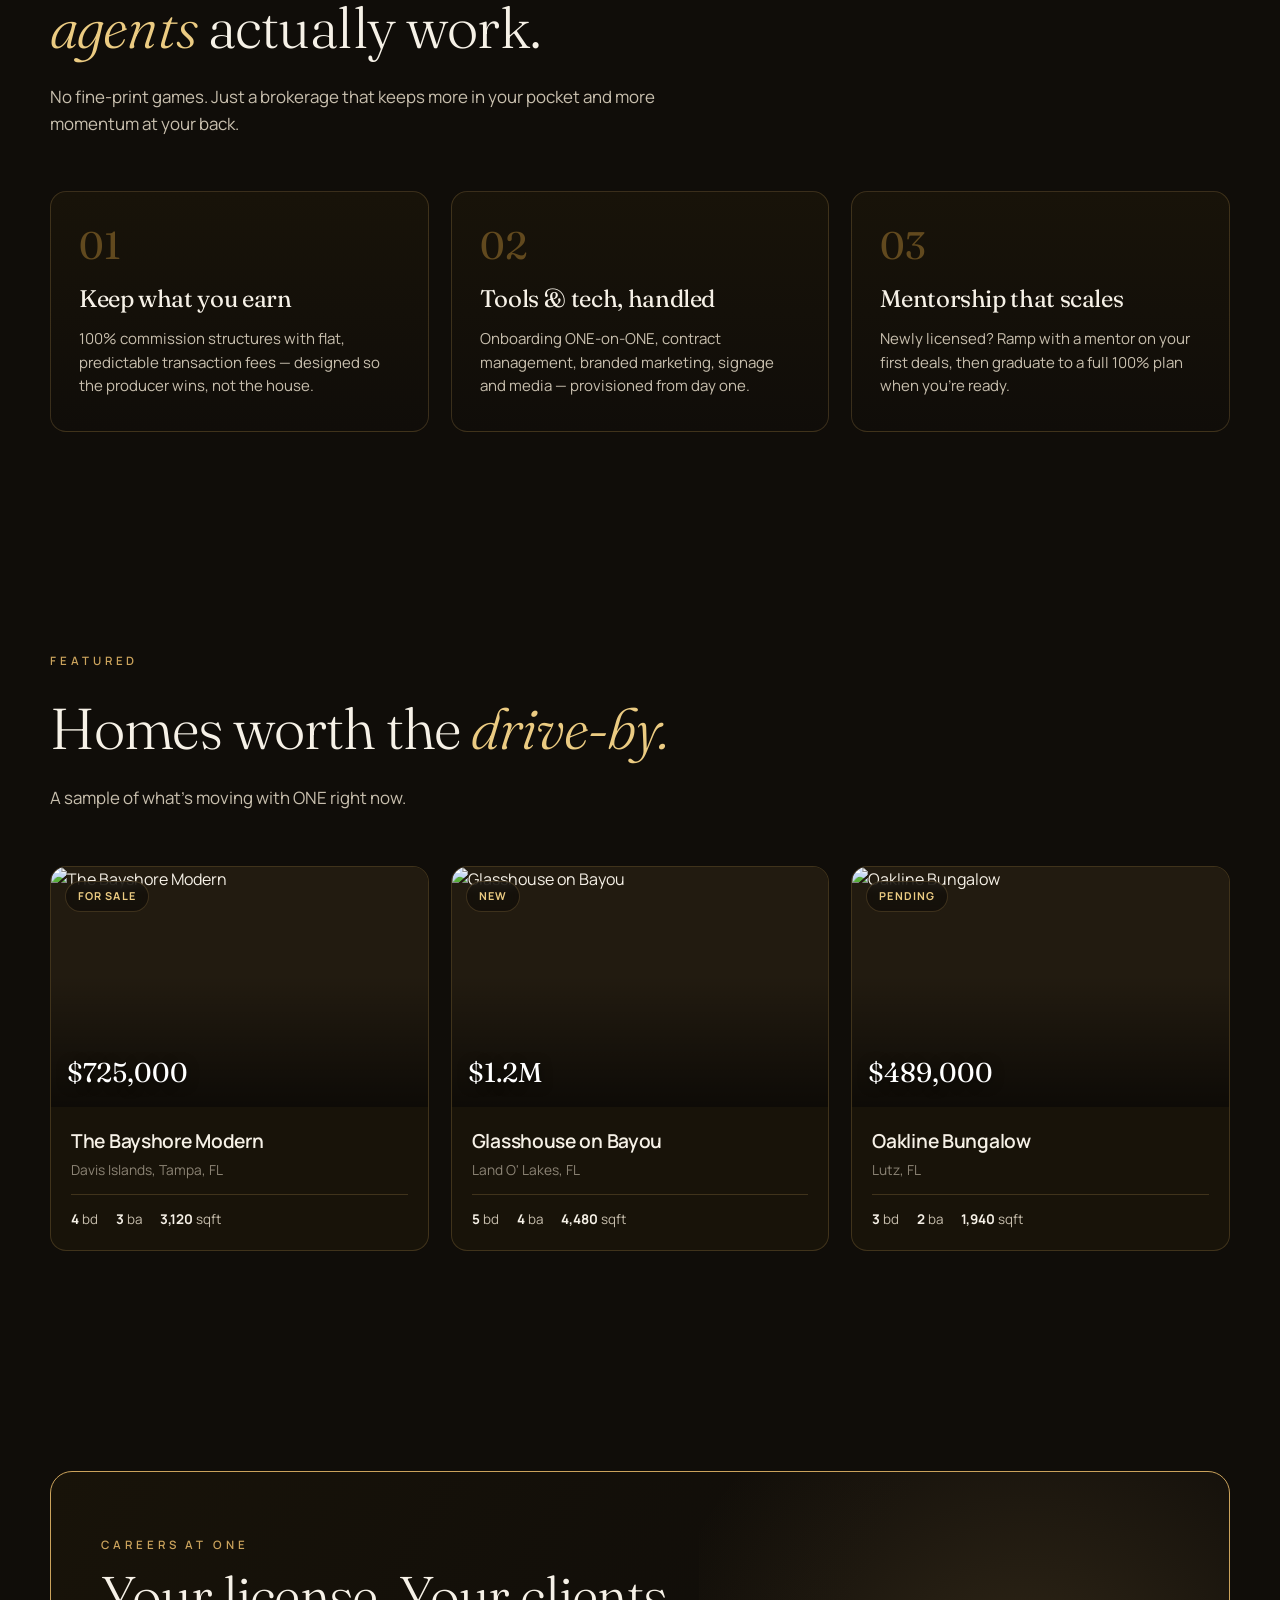
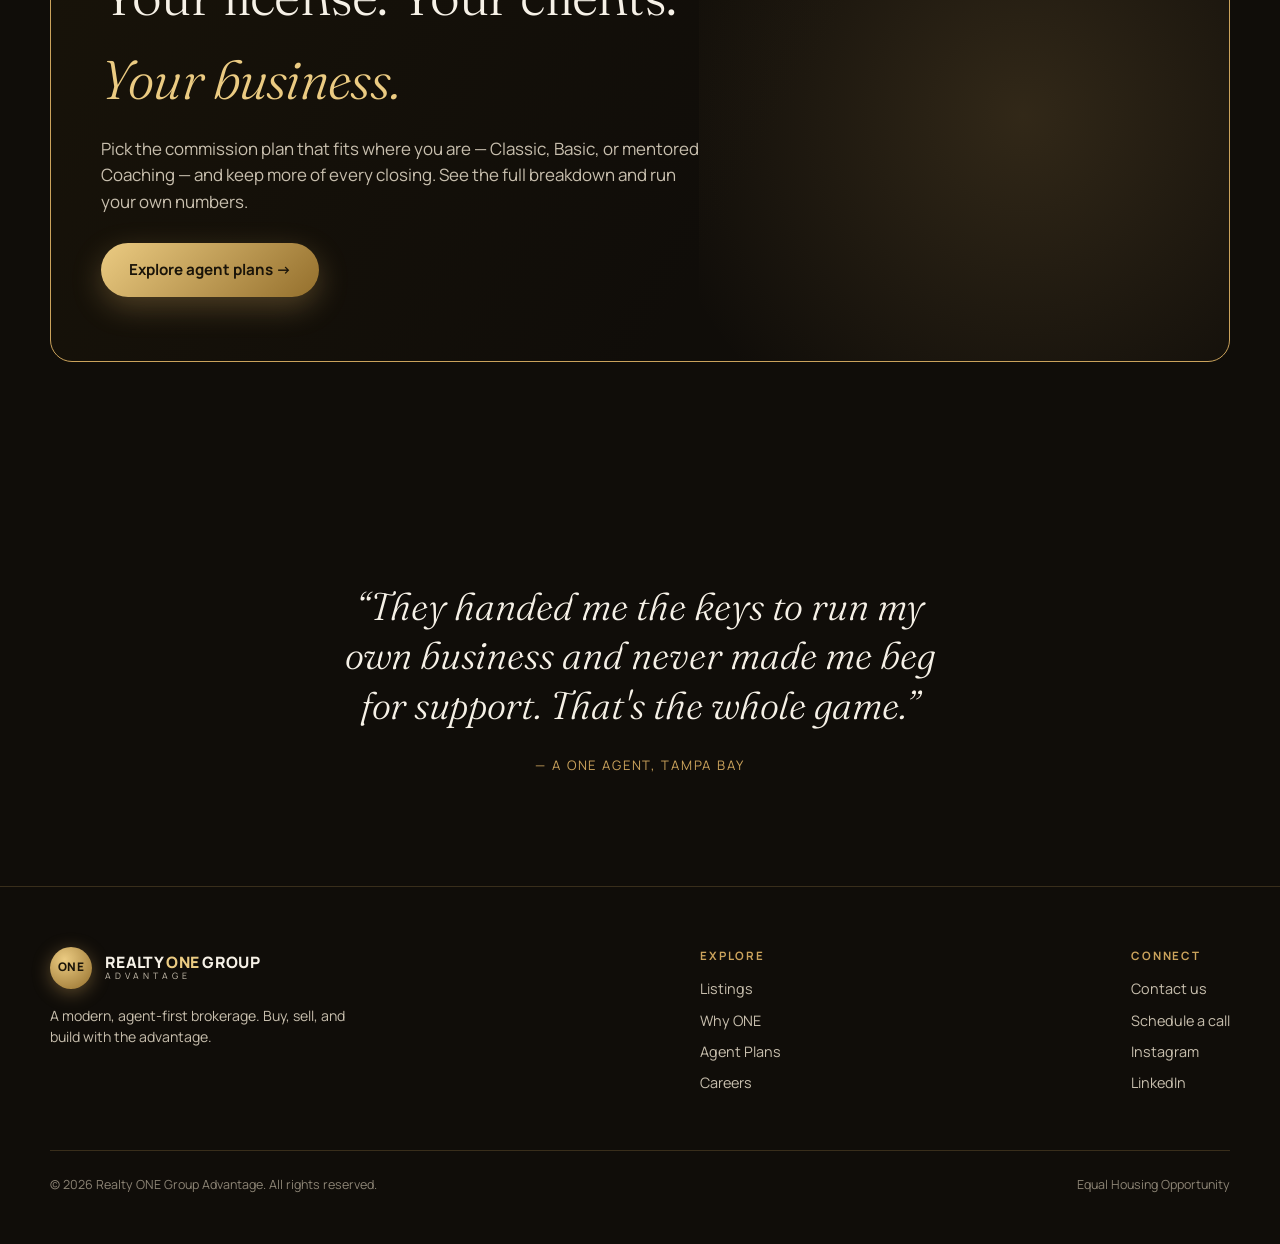
==== commit 621ba58d: "Add agent plans page (commission-packages.html); nav: Listings→Intelligence (external app), reorder " ====
--- a/index.html
+++ b/index.html
@@ -187,9 +187,9 @@
       <div class="word"><div class="top">REALTY <em>ONE</em> GROUP</div><div class="sub">Advantage</div></div>
     </div>
     <div class="links">
-      <a href="#listings">Listings</a>
       <a href="#why">Why ONE</a>
       <a href="#join">Careers</a>
+      <a href="https://app.app.winwithone.com">Intelligence</a>
       <a href="commission-packages.html" class="cta">Agent Plans</a>
     </div>
   </div>
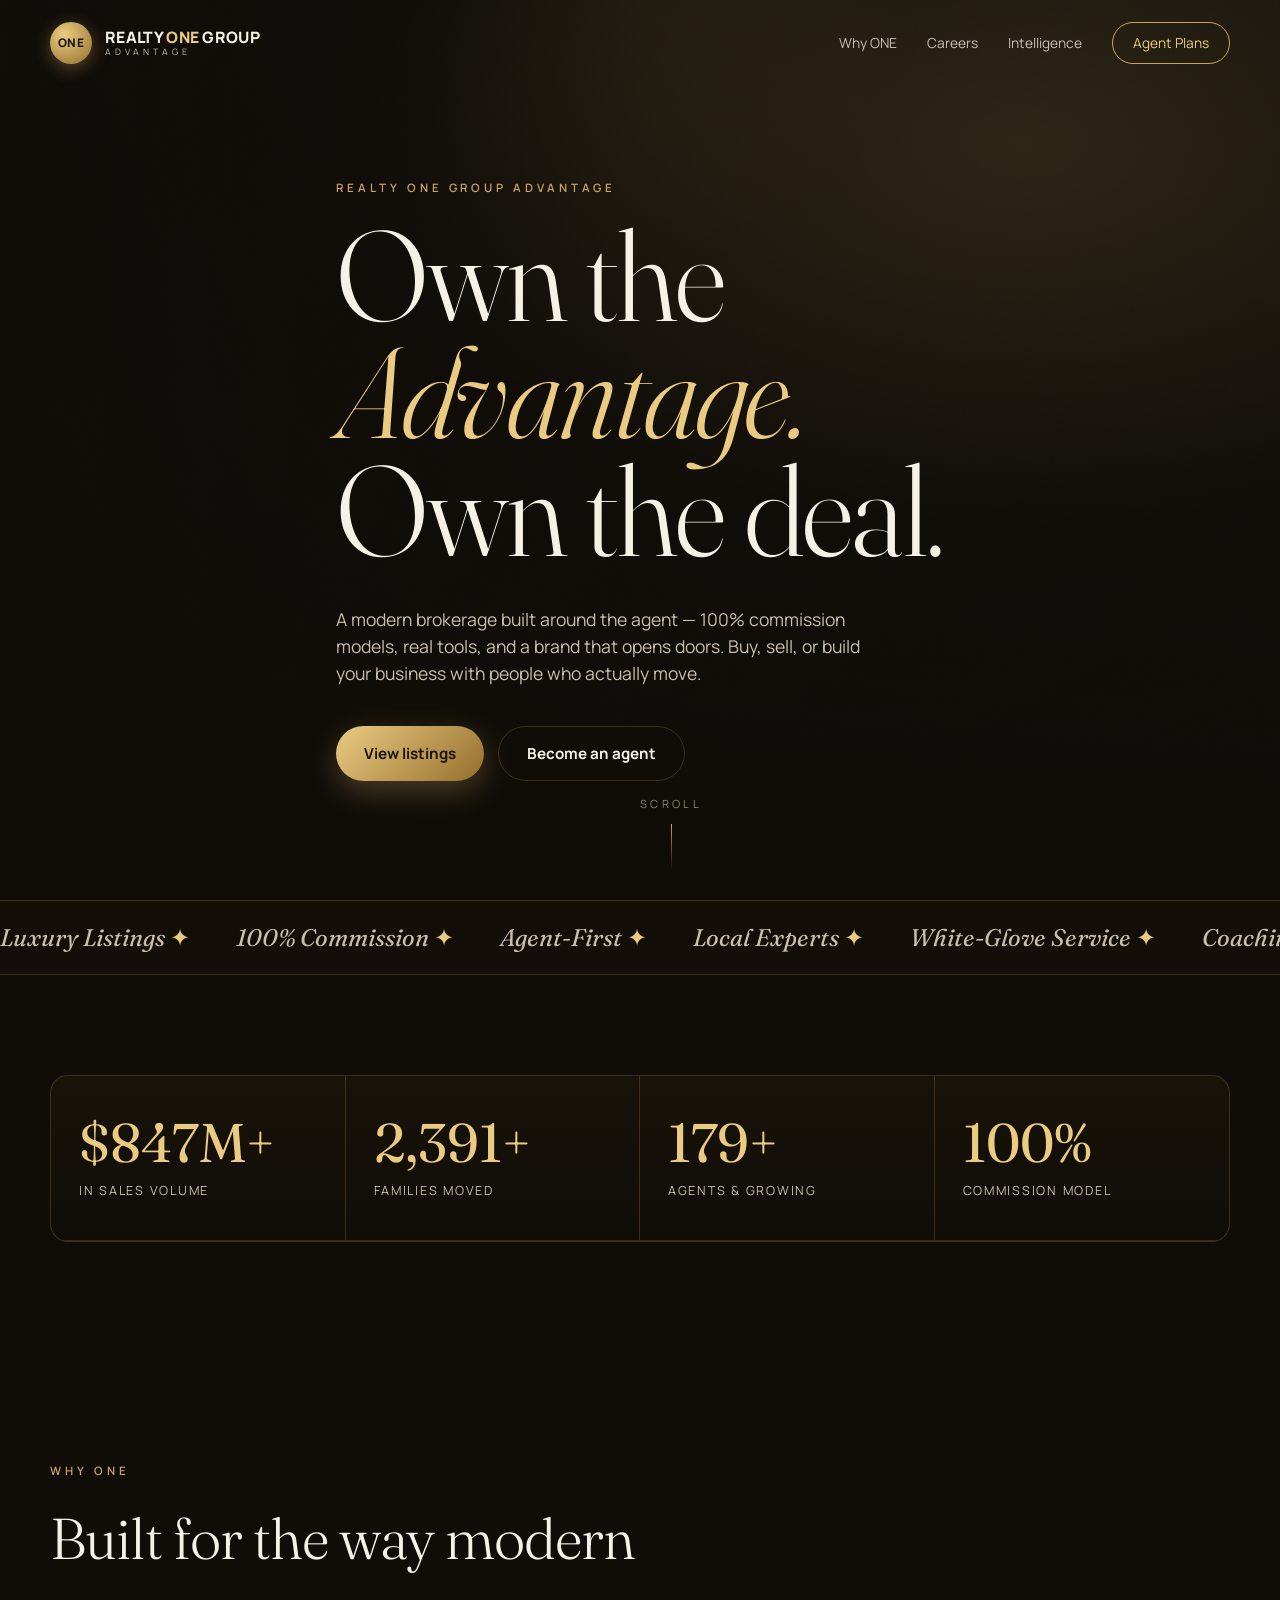
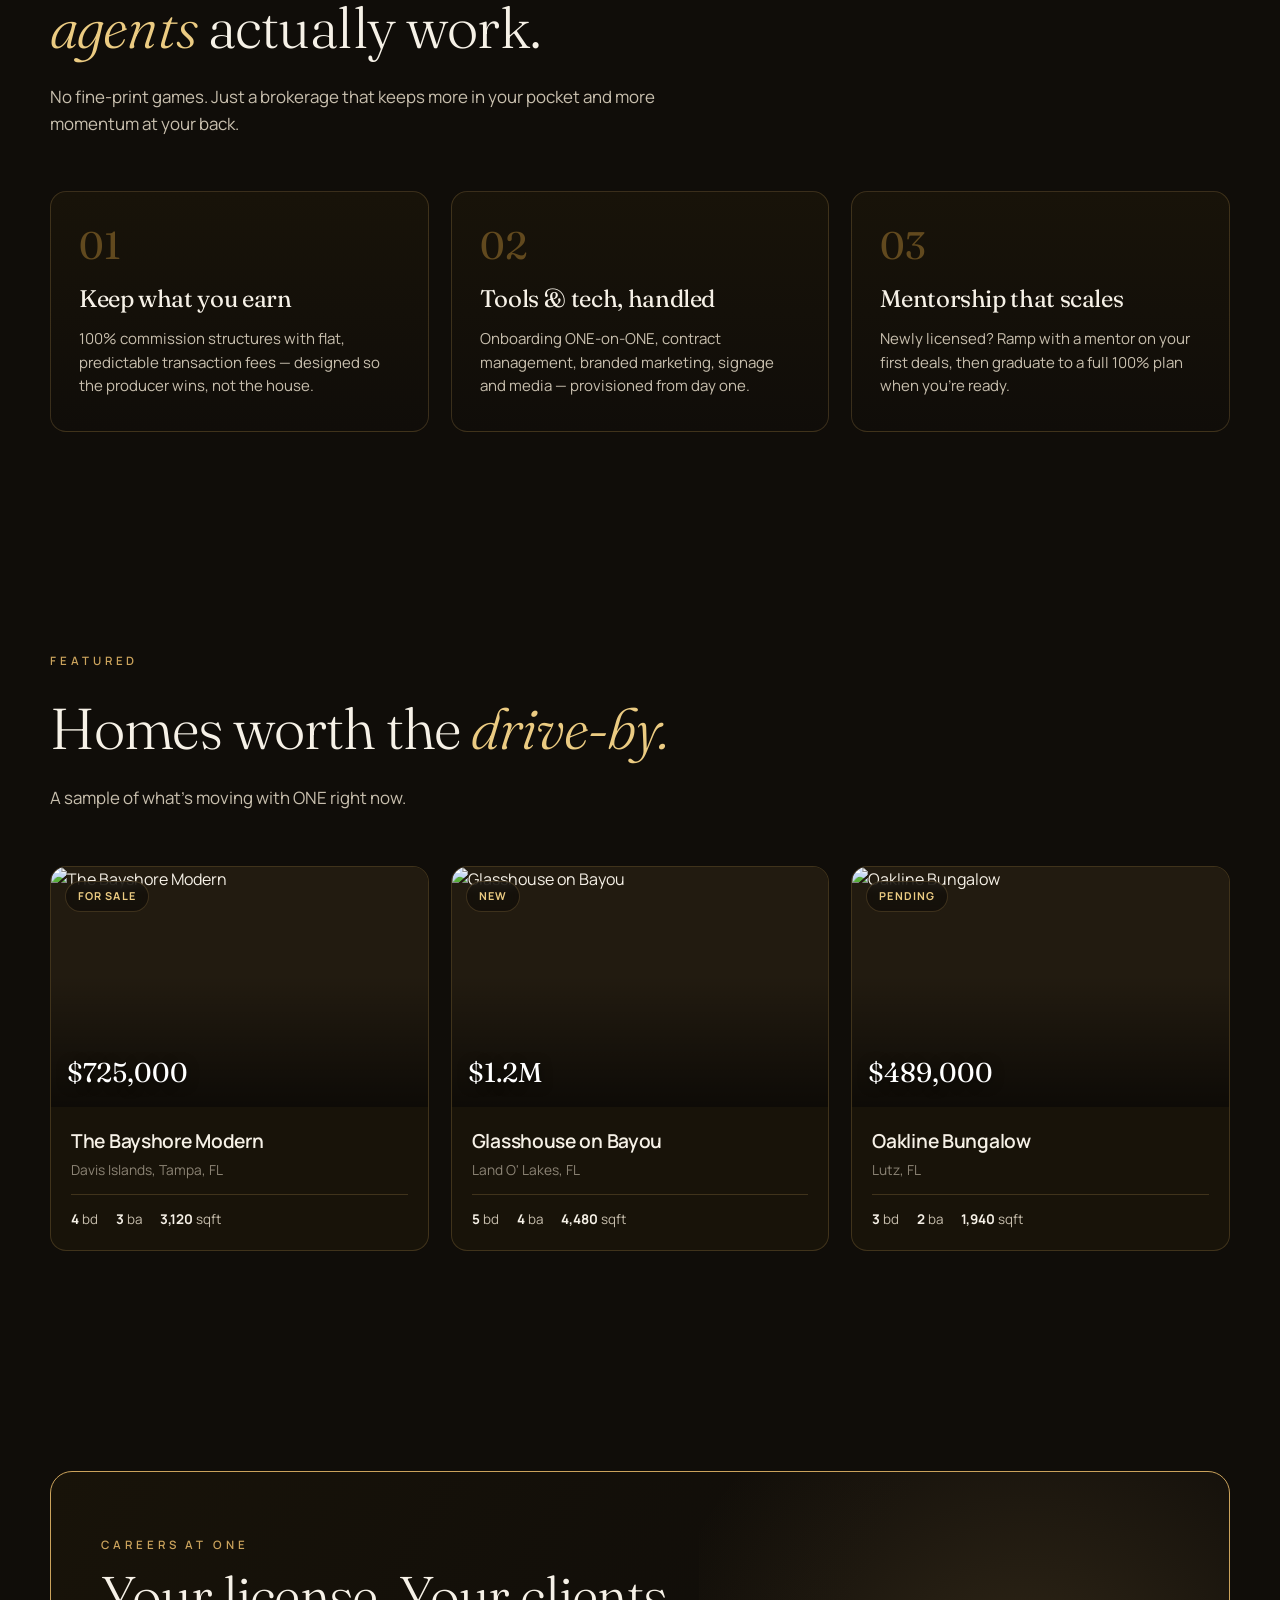
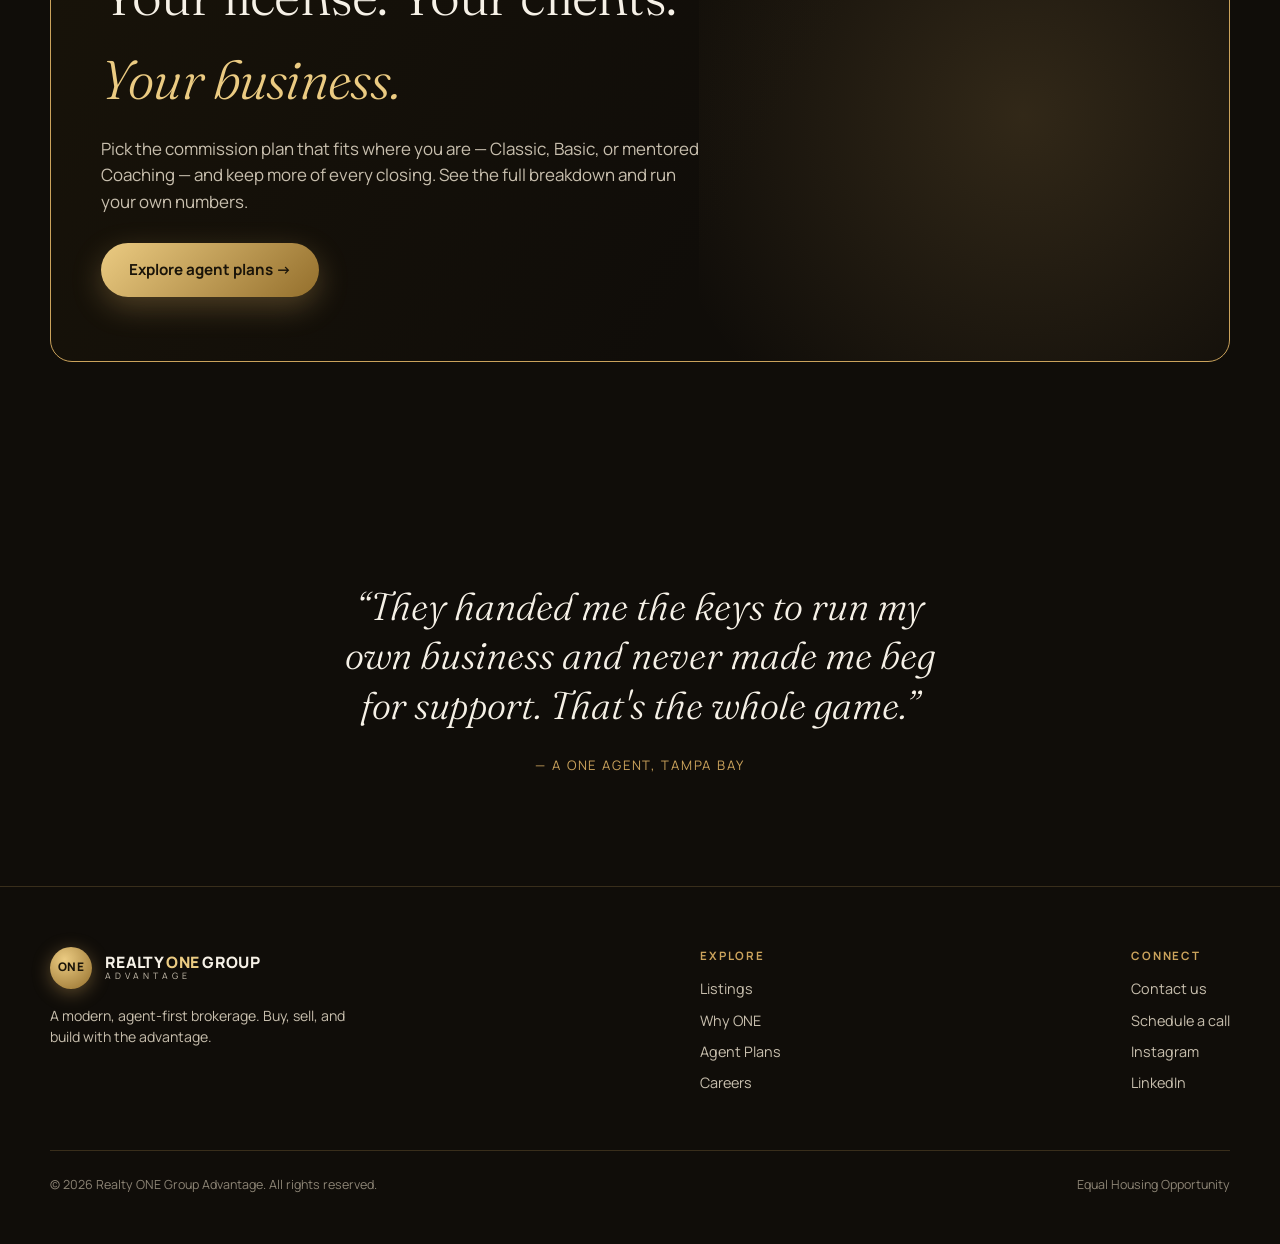
==== commit af9c7286: "Fix Intelligence nav link: app.app → app.winwithone.com" ====
--- a/index.html
+++ b/index.html
@@ -189,7 +189,7 @@
     <div class="links">
       <a href="#why">Why ONE</a>
       <a href="#join">Careers</a>
-      <a href="https://app.app.winwithone.com">Intelligence</a>
+      <a href="https://app.winwithone.com">Intelligence</a>
       <a href="commission-packages.html" class="cta">Agent Plans</a>
     </div>
   </div>
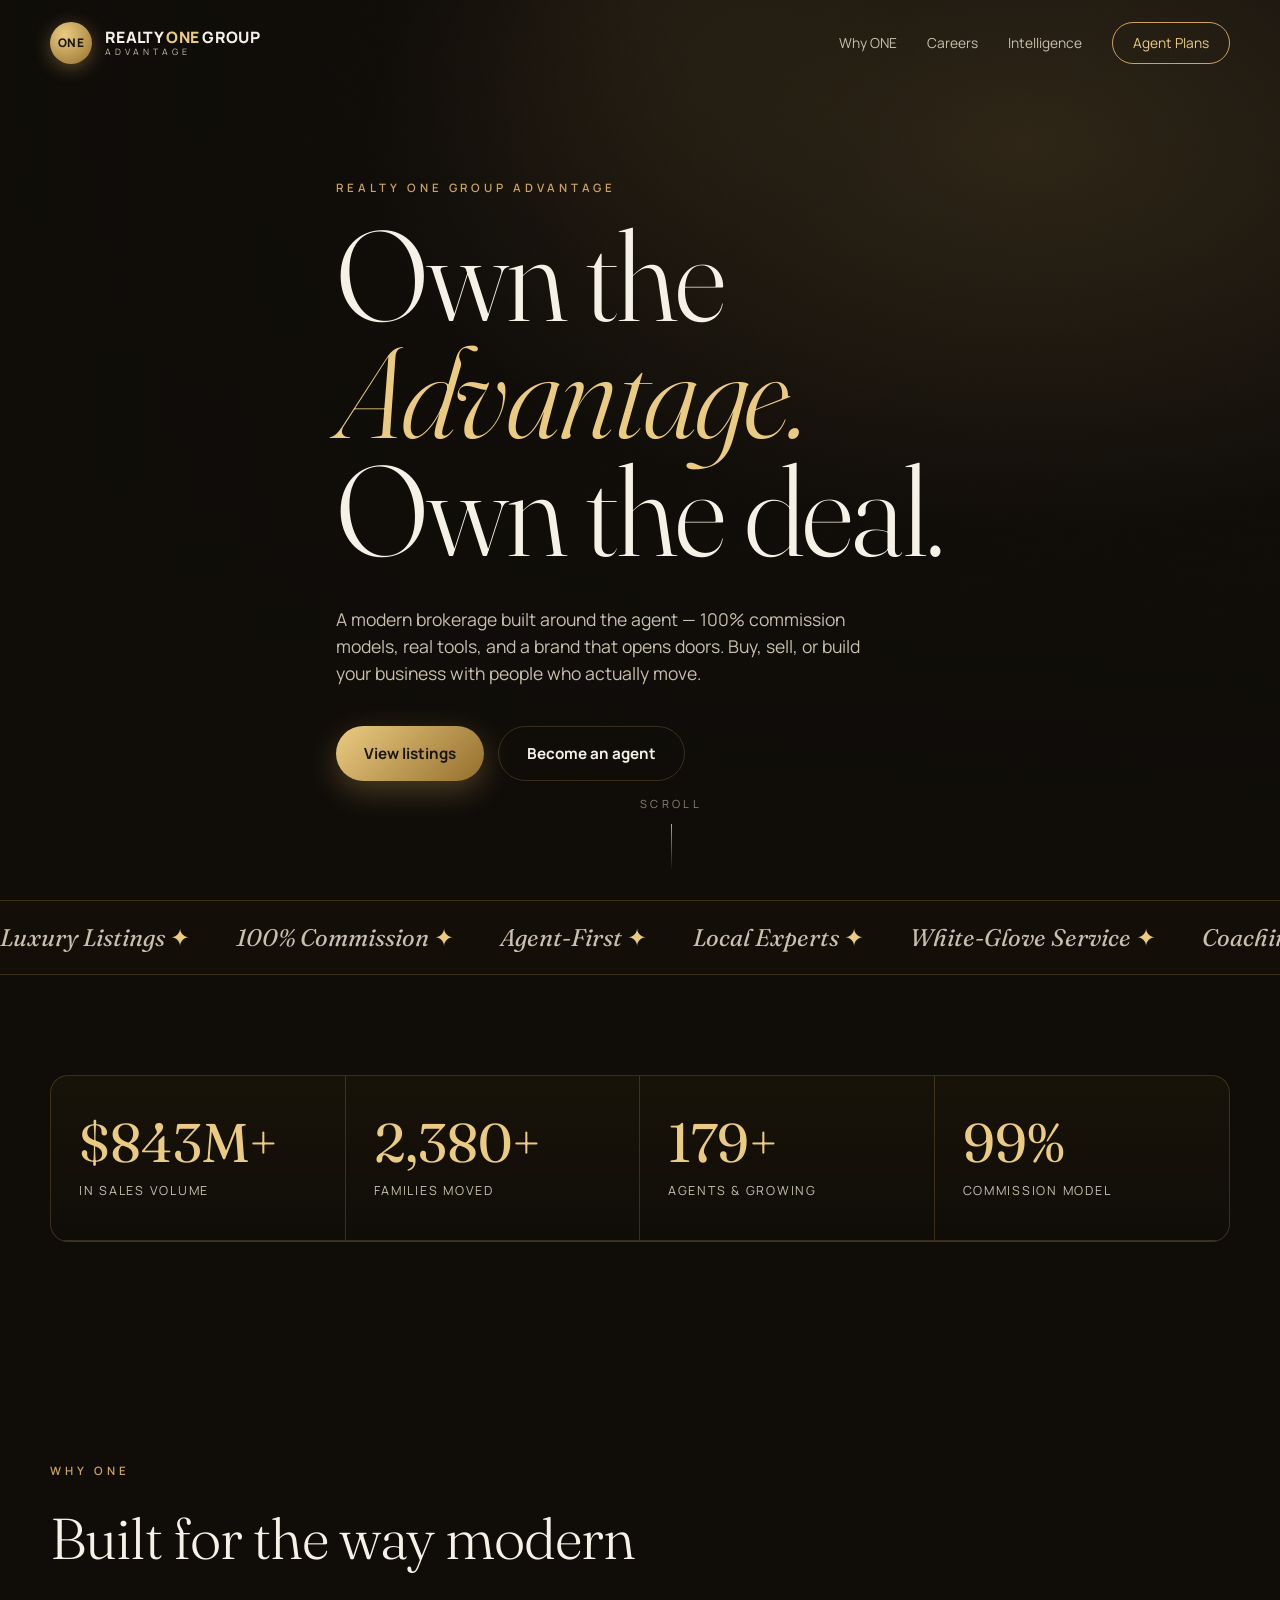
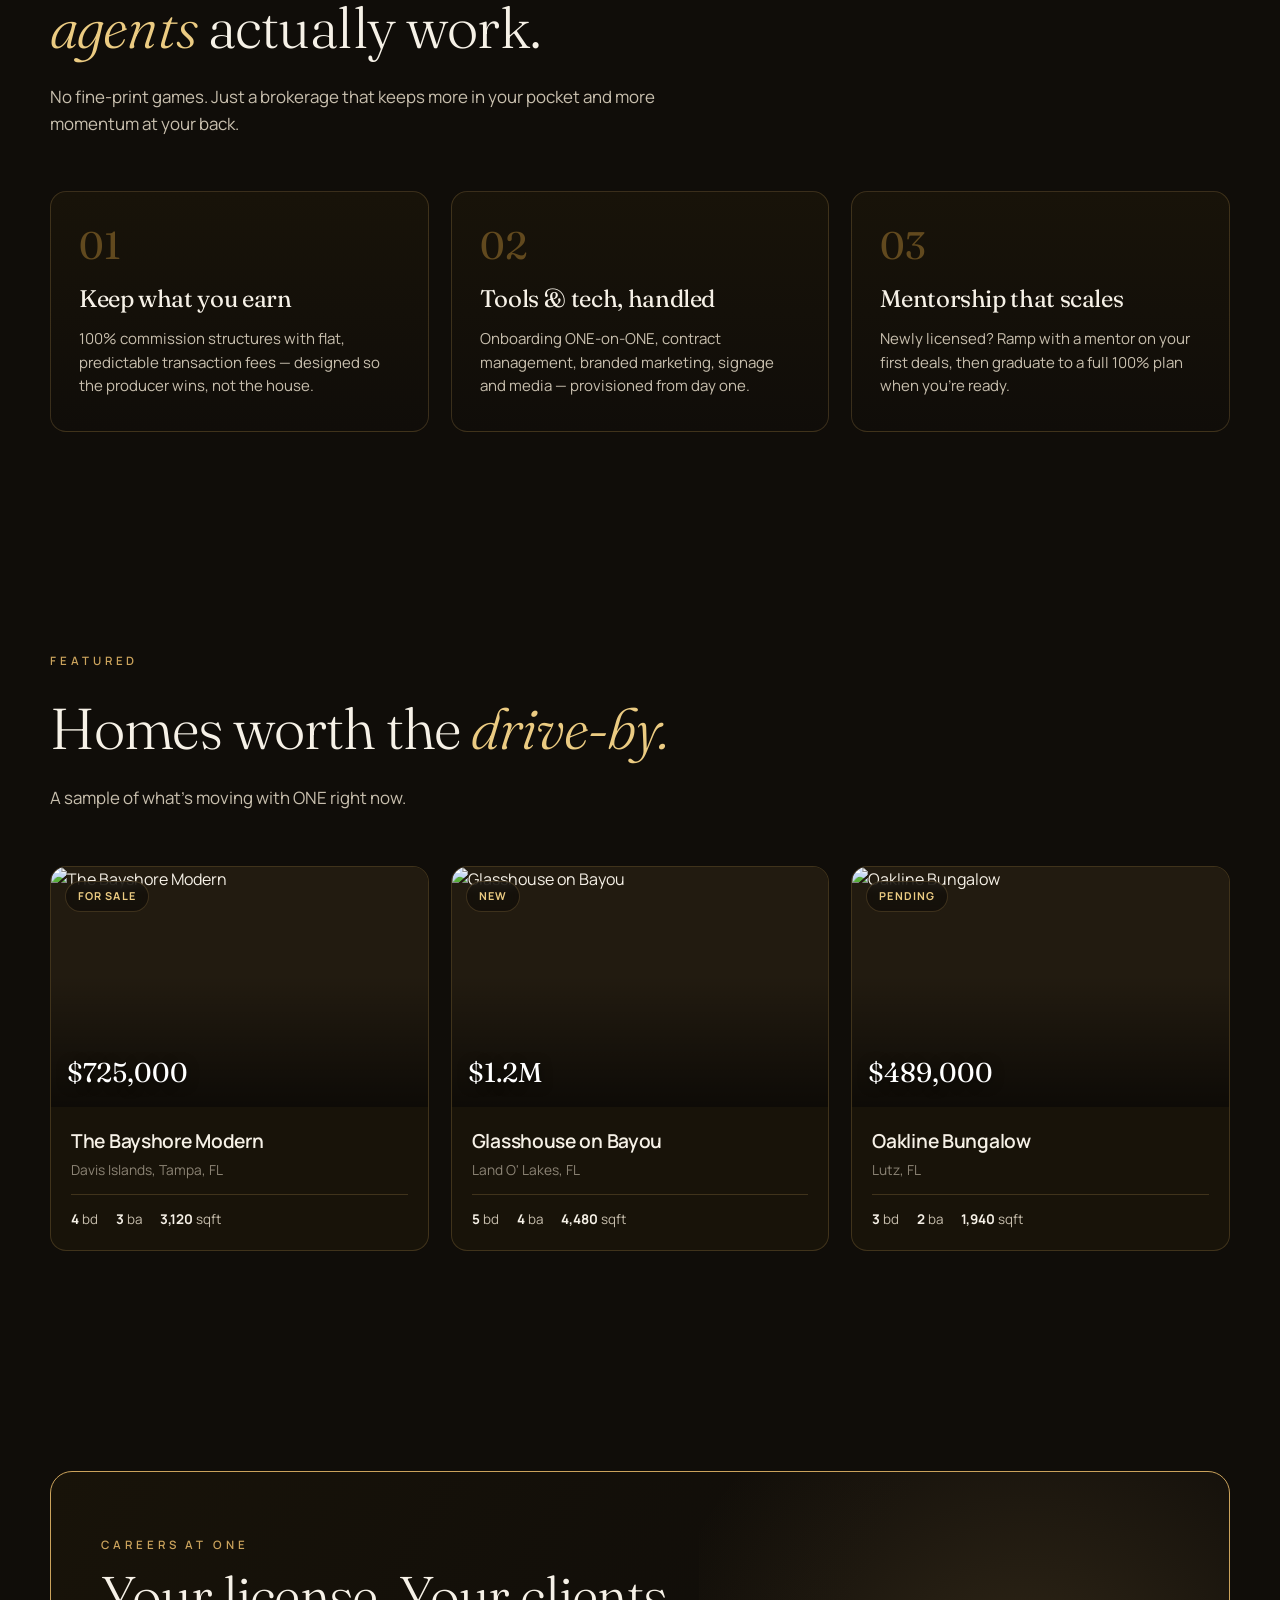
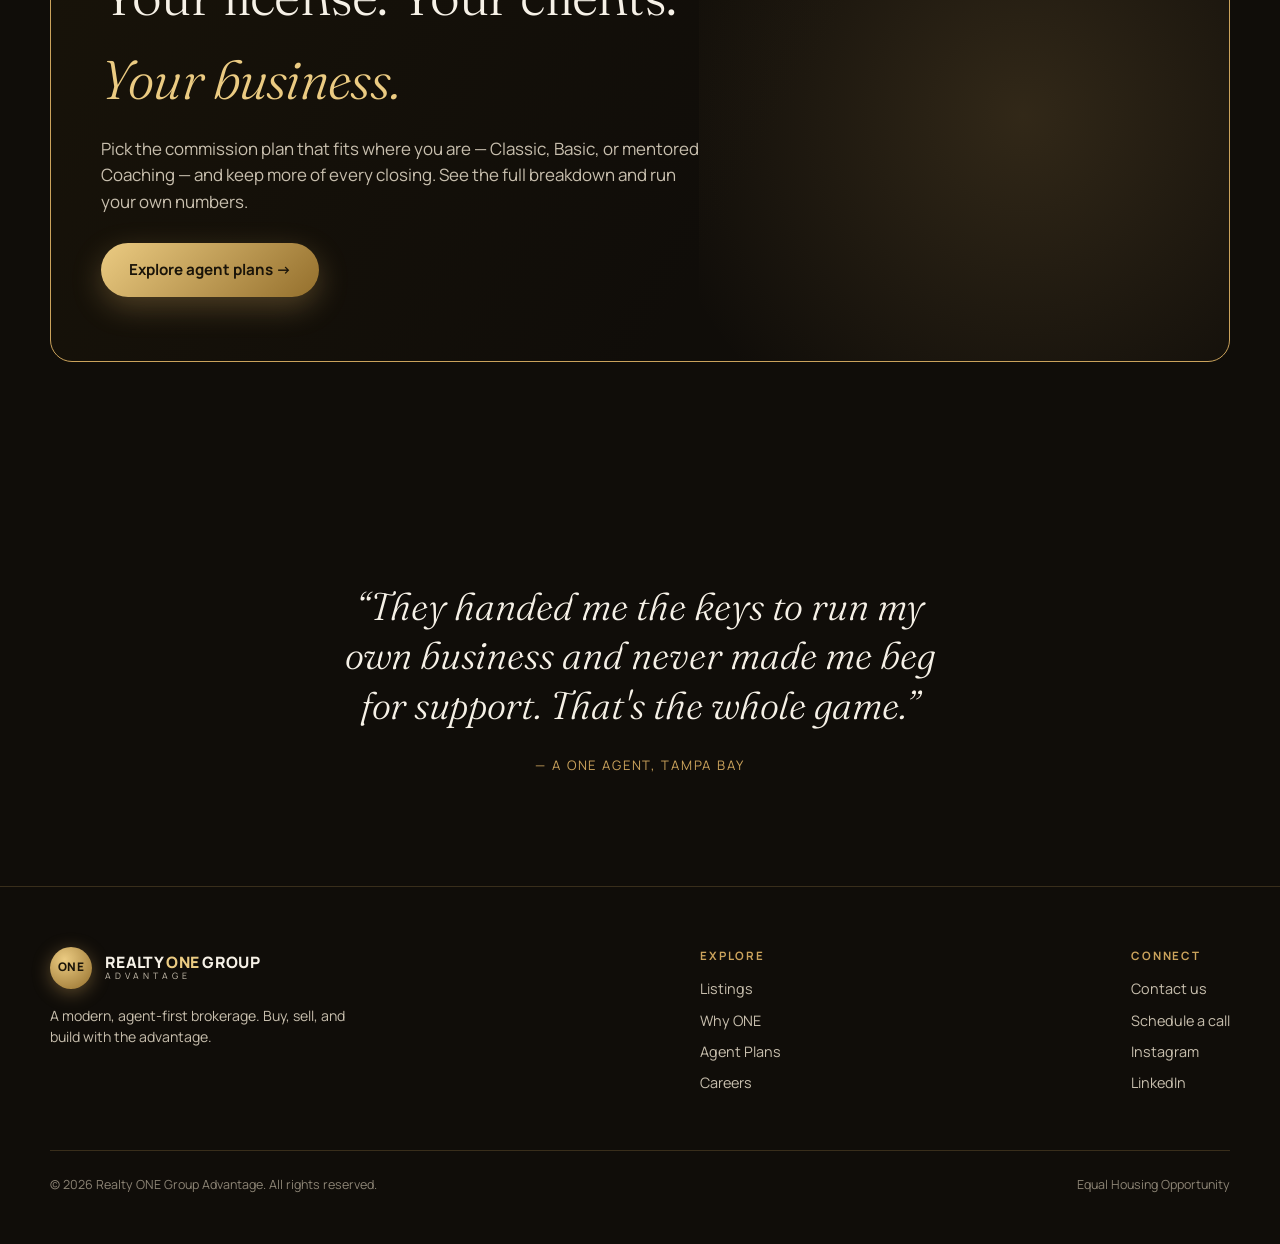
==== commit a130e278: "Add favicon from new black/gold app badge (32/256/apple-touch) across index, commission-packages, jo" ====
--- a/index.html
+++ b/index.html
@@ -4,6 +4,9 @@
 <meta charset="UTF-8" />
 <meta name="viewport" content="width=device-width, initial-scale=1.0" />
 <title>Realty ONE Group Advantage — Own the Advantage</title>
+<link rel="icon" type="image/png" sizes="32x32" href="favicon-32.png">
+<link rel="icon" type="image/png" sizes="256x256" href="favicon.png">
+<link rel="apple-touch-icon" href="apple-touch-icon.png">
 <link rel="preconnect" href="https://fonts.googleapis.com">
 <link rel="preconnect" href="https://fonts.gstatic.com" crossorigin>
 <link href="https://fonts.googleapis.com/css2?family=Fraunces:ital,opsz,wght@0,9..144,300..700;1,9..144,300..600&family=Manrope:wght@400;500;600;700;800&display=swap" rel="stylesheet">
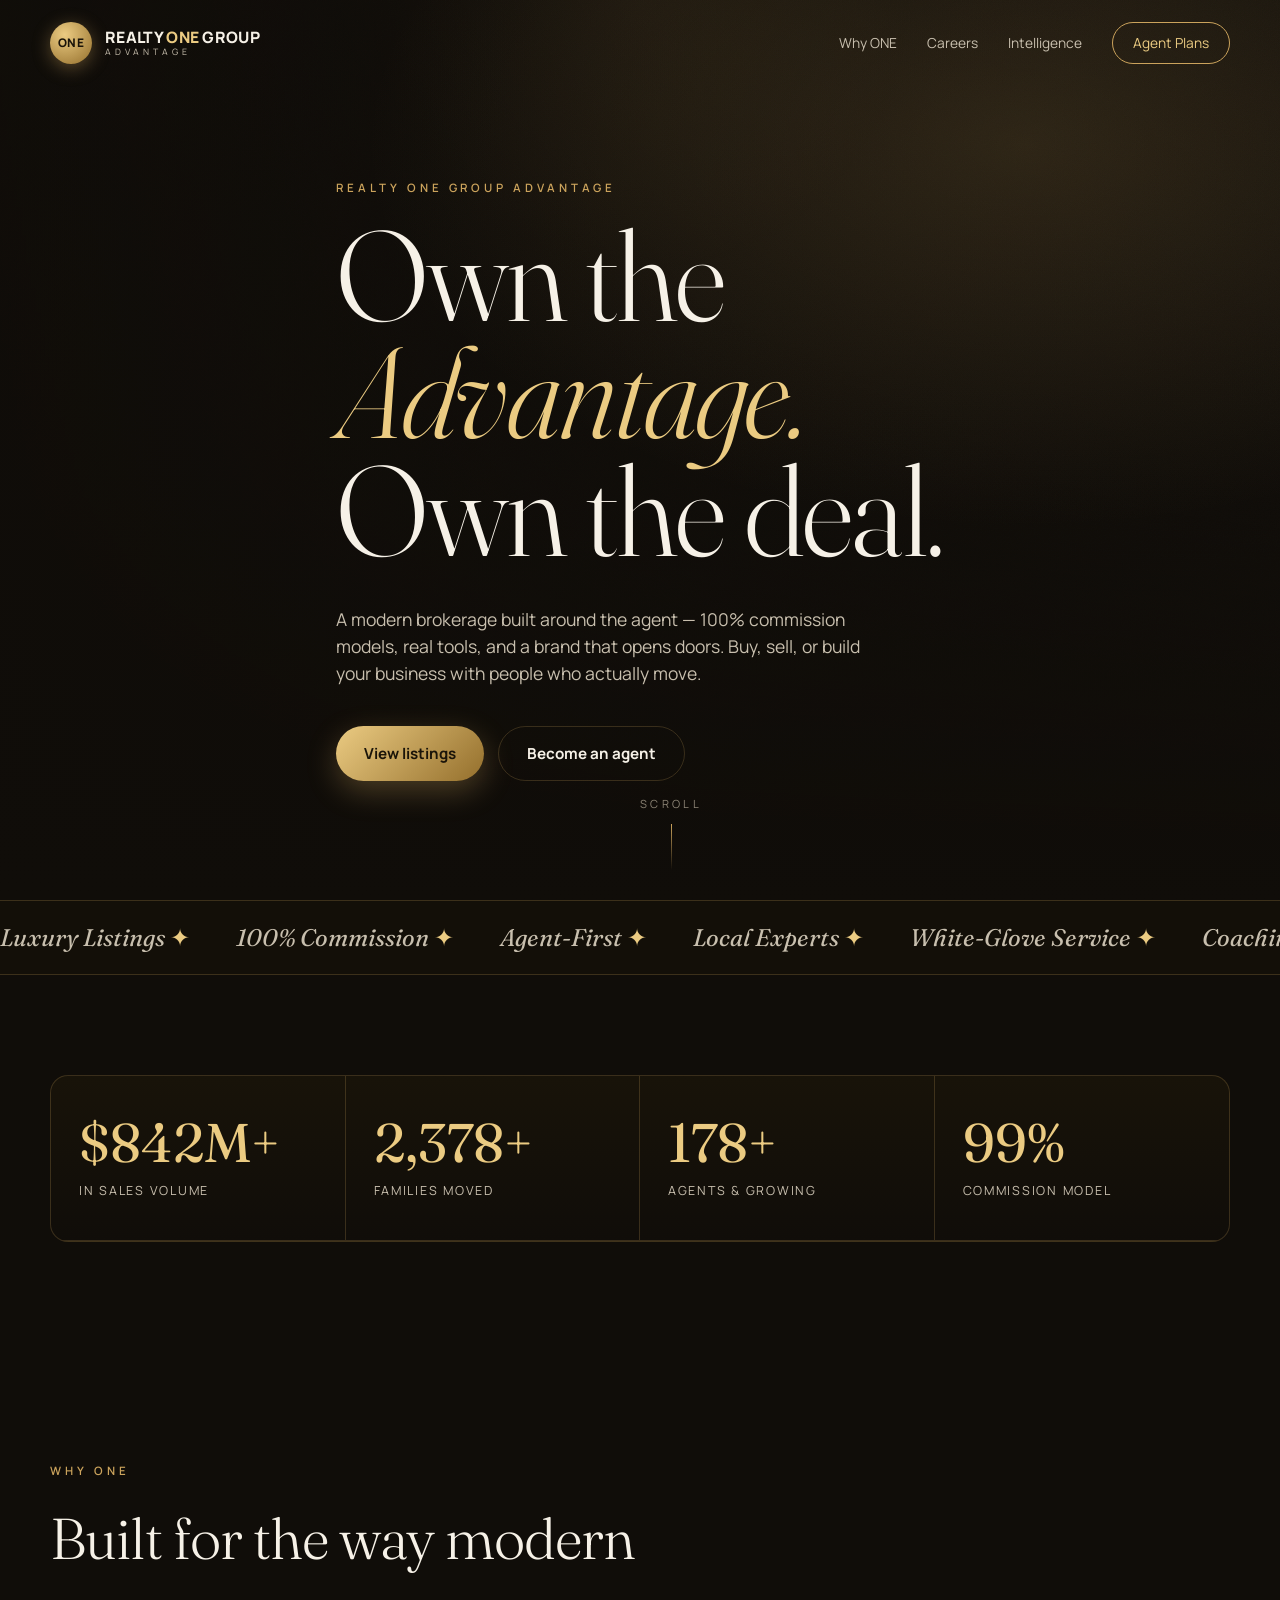
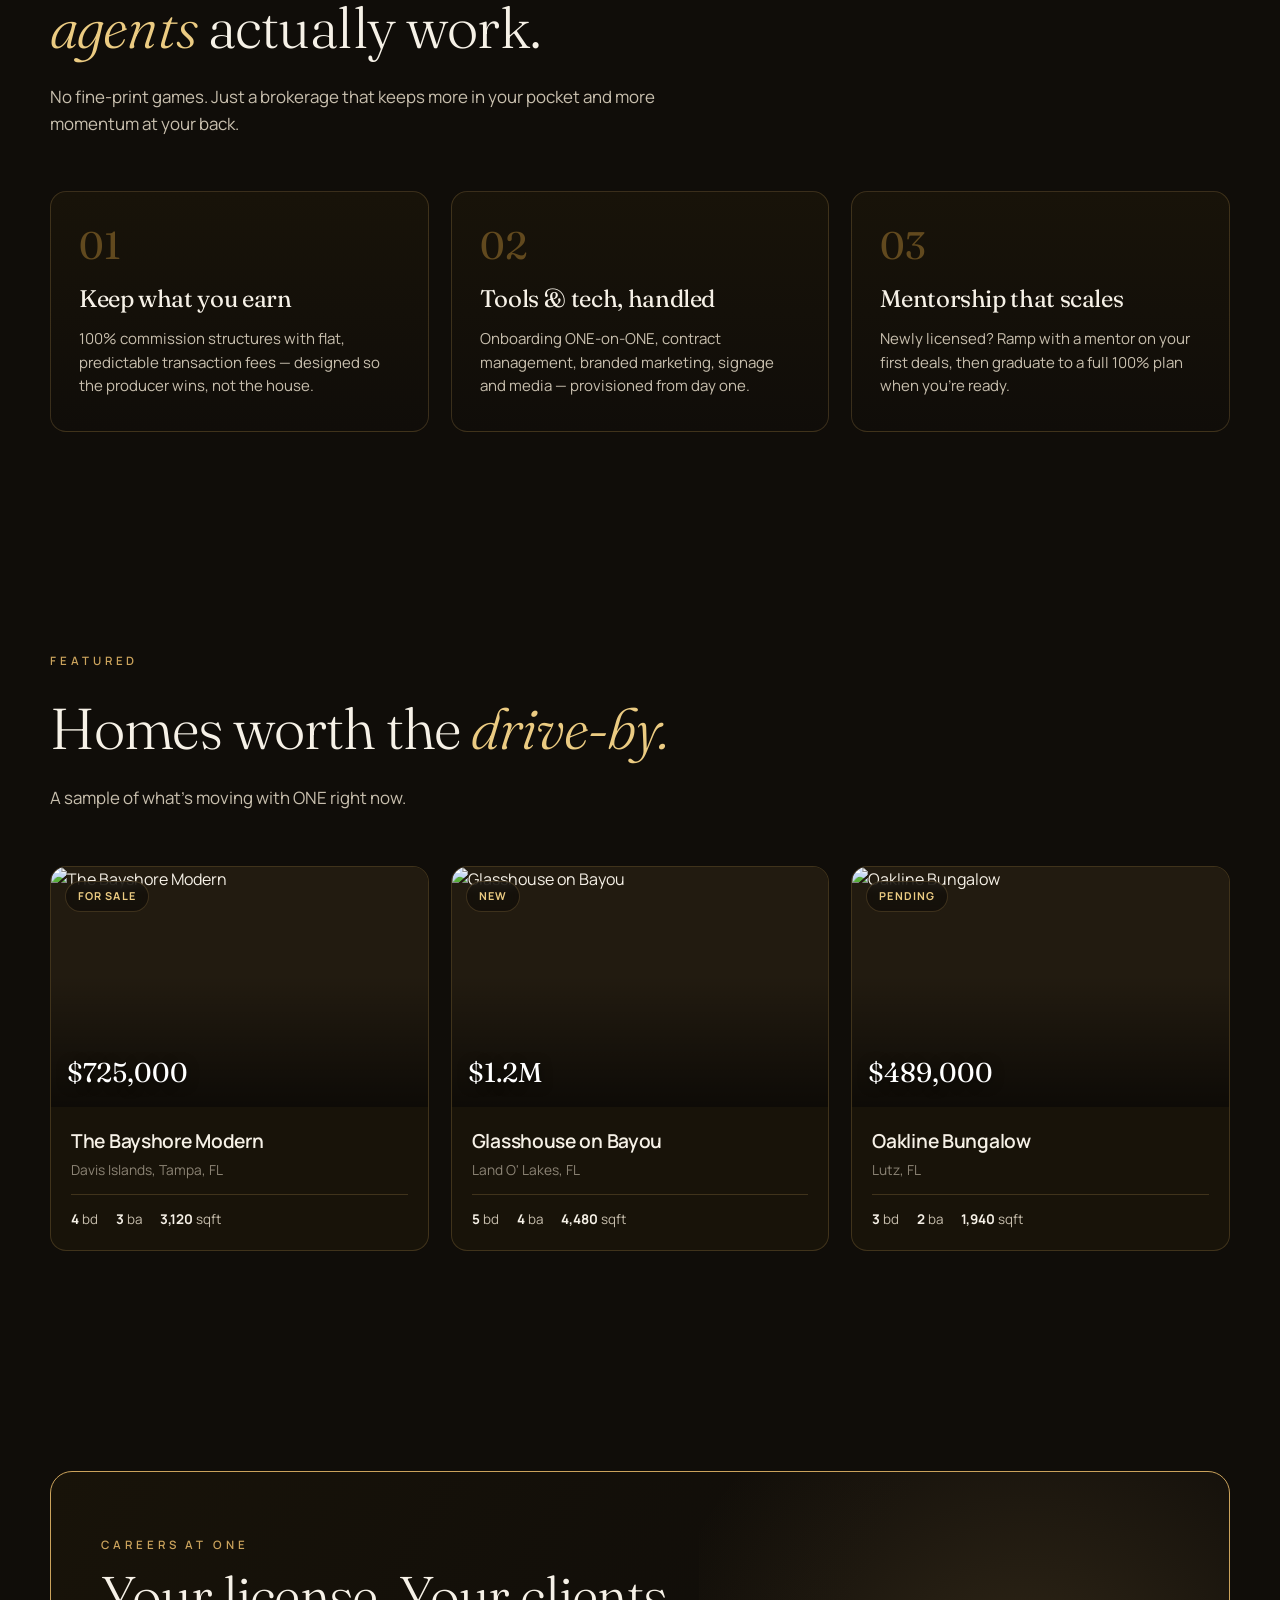
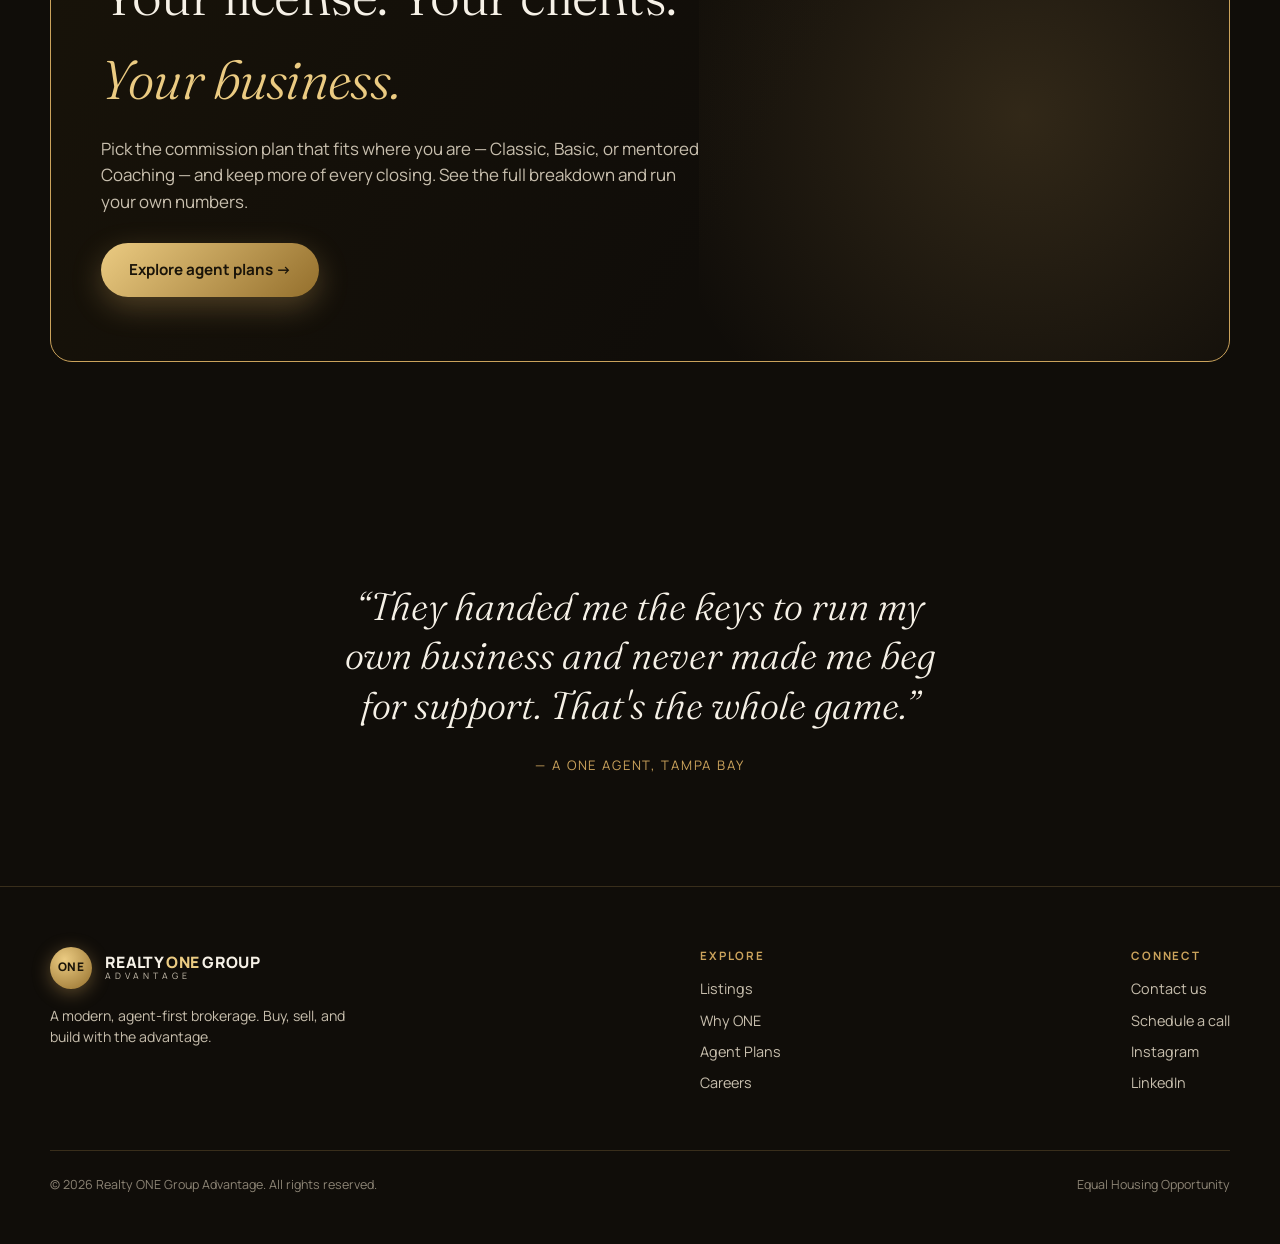
==== commit 2f6bc895: "Mobile: add hamburger menu to landing nav (Why ONE, Careers, Intelligence, Agent Plans)" ====
--- a/index.html
+++ b/index.html
@@ -65,7 +65,28 @@
   nav .links a:hover{color:var(--gold-bright)}
   nav .links a.cta{padding:9px 20px;border:1px solid var(--gold);border-radius:50px;color:var(--gold-bright)}
   nav .links a.cta:hover{background:var(--gold);color:#1a1409}
-  @media(max-width:820px){nav .links a:not(.cta){display:none}}
+  /* hamburger + mobile menu */
+  .hamb{display:none;background:none;border:1px solid var(--line);border-radius:9px;cursor:pointer;
+    width:44px;height:40px;flex-direction:column;align-items:center;justify-content:center;gap:5px}
+  .hamb span{display:block;width:20px;height:2px;background:var(--gold-bright);border-radius:2px;transition:transform .25s,opacity .2s}
+  .hamb.open span:nth-child(1){transform:translateY(7px) rotate(45deg)}
+  .hamb.open span:nth-child(2){opacity:0}
+  .hamb.open span:nth-child(3){transform:translateY(-7px) rotate(-45deg)}
+  .menu-overlay{display:none;position:fixed;inset:0;z-index:65;background:rgba(0,0,0,.55)}
+  .menu-overlay.open{display:block}
+  .mobile-menu{position:fixed;top:0;right:0;bottom:0;width:80%;max-width:330px;z-index:70;
+    background:rgba(16,13,9,.98);backdrop-filter:blur(14px);border-left:1px solid var(--line);
+    display:flex;flex-direction:column;padding:96px 26px 28px;gap:6px;
+    transform:translateX(105%);transition:transform .3s ease;visibility:hidden}
+  .mobile-menu.open{transform:translateX(0);visibility:visible}
+  .mobile-menu a{color:var(--paper);text-decoration:none;font-size:1.12rem;padding:16px 4px;border-bottom:1px solid var(--line)}
+  .mobile-menu a:hover{color:var(--gold-bright)}
+  .mobile-menu a.cta{margin-top:18px;border:1px solid var(--gold);border-radius:50px;
+    color:var(--gold-bright);text-align:center;padding:15px;border-bottom:1px solid var(--gold)}
+  @media(max-width:820px){
+    nav .links a{display:none}
+    .hamb{display:flex}
+  }
 
   /* hero */
   .hero{min-height:100vh;display:flex;flex-direction:column;justify-content:center;padding:140px 0 80px;position:relative;overflow:hidden}
@@ -194,9 +215,17 @@
       <a href="#join">Careers</a>
       <a href="https://app.winwithone.com">Intelligence</a>
       <a href="commission-packages.html" class="cta">Agent Plans</a>
+      <button class="hamb" id="hamb" aria-label="Open menu" aria-expanded="false"><span></span><span></span><span></span></button>
     </div>
   </div>
 </nav>
+<div class="menu-overlay" id="menuOverlay"></div>
+<div class="mobile-menu" id="mobileMenu">
+  <a href="#why">Why ONE</a>
+  <a href="#join">Careers</a>
+  <a href="https://app.winwithone.com">Intelligence</a>
+  <a href="commission-packages.html" class="cta">Agent Plans</a>
+</div>
 
 <!-- HERO -->
 <header class="hero">
@@ -340,6 +369,18 @@
 
 <script>
   document.getElementById('yr').textContent=new Date().getFullYear();
+
+  /* mobile hamburger menu */
+  (function(){
+    var hamb=document.getElementById('hamb'),mm=document.getElementById('mobileMenu'),ov=document.getElementById('menuOverlay');
+    function setMenu(open){
+      mm.classList.toggle('open',open);ov.classList.toggle('open',open);hamb.classList.toggle('open',open);
+      hamb.setAttribute('aria-expanded',open);document.body.style.overflow=open?'hidden':'';
+    }
+    hamb.addEventListener('click',function(){setMenu(!mm.classList.contains('open'));});
+    ov.addEventListener('click',function(){setMenu(false);});
+    mm.querySelectorAll('a').forEach(function(a){a.addEventListener('click',function(){setMenu(false);});});
+  })();
 
   /* nav scrolled state */
   const nav=document.getElementById('nav');
